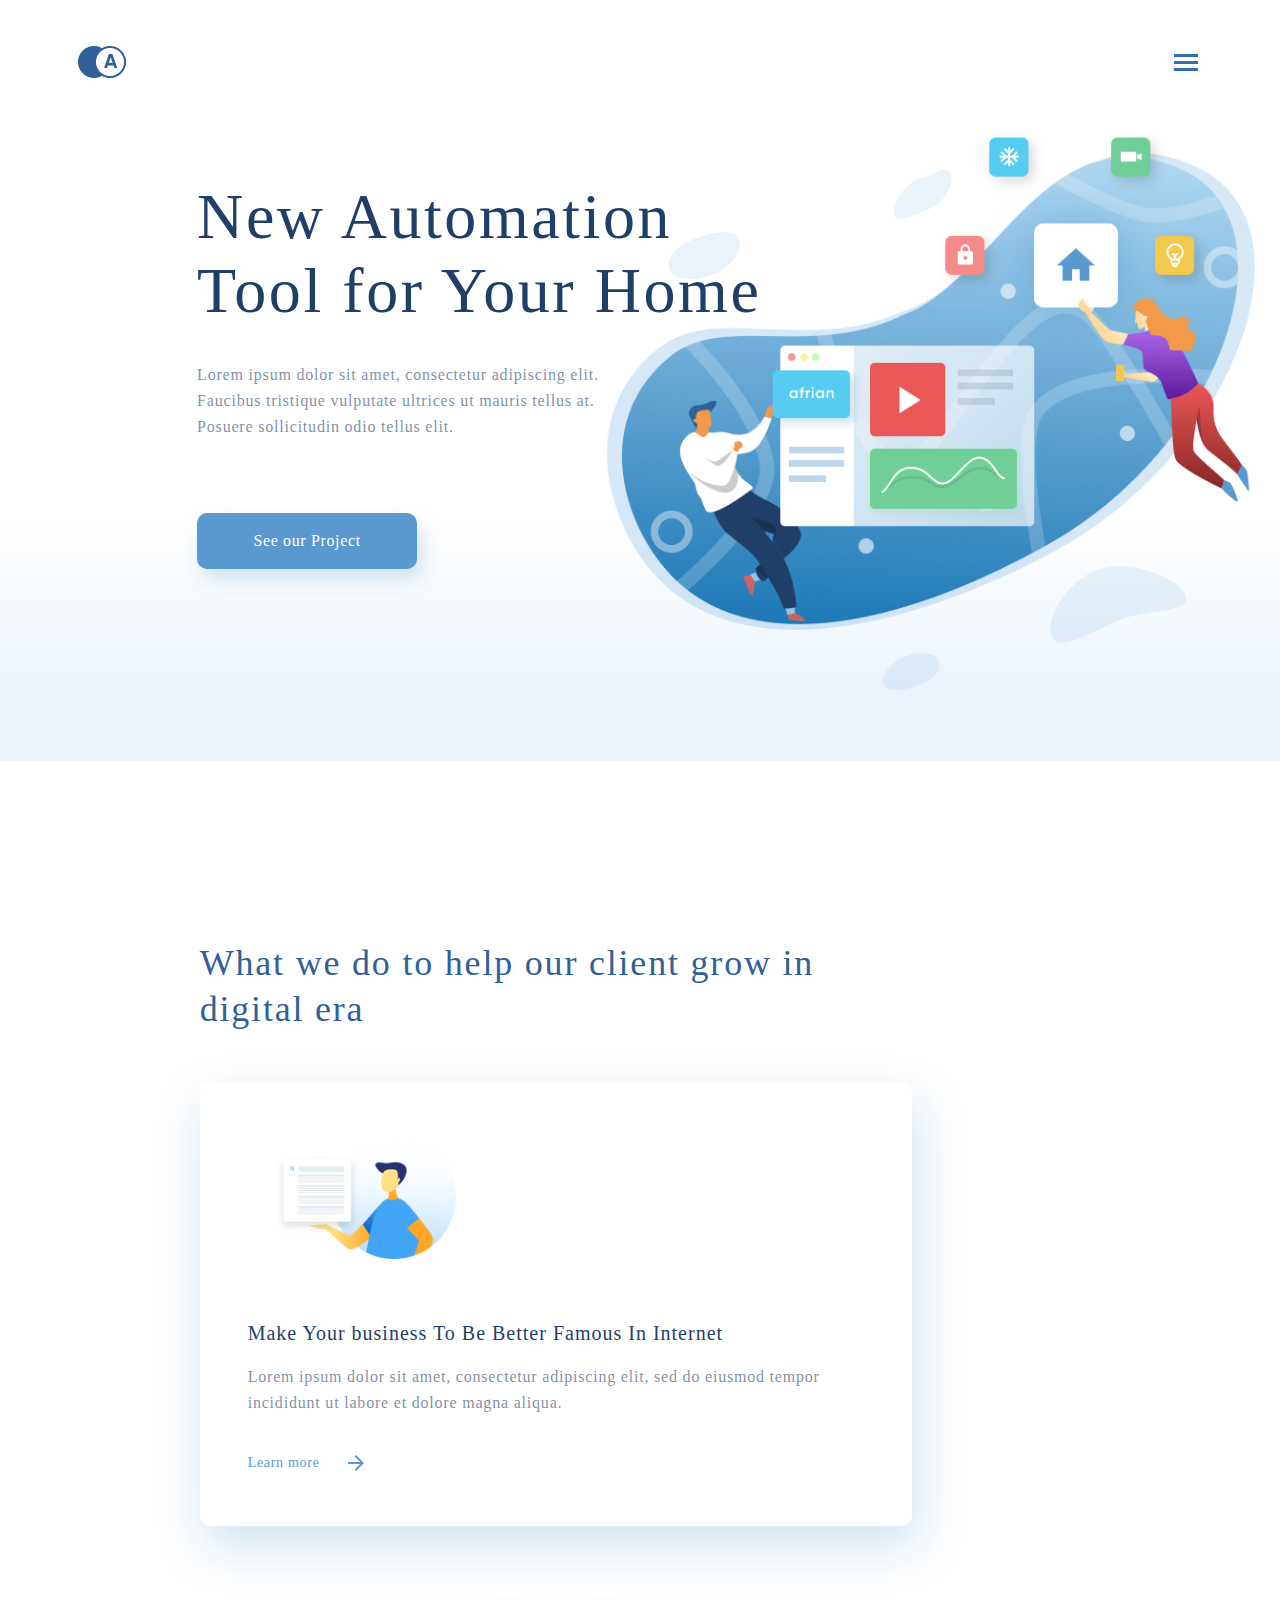
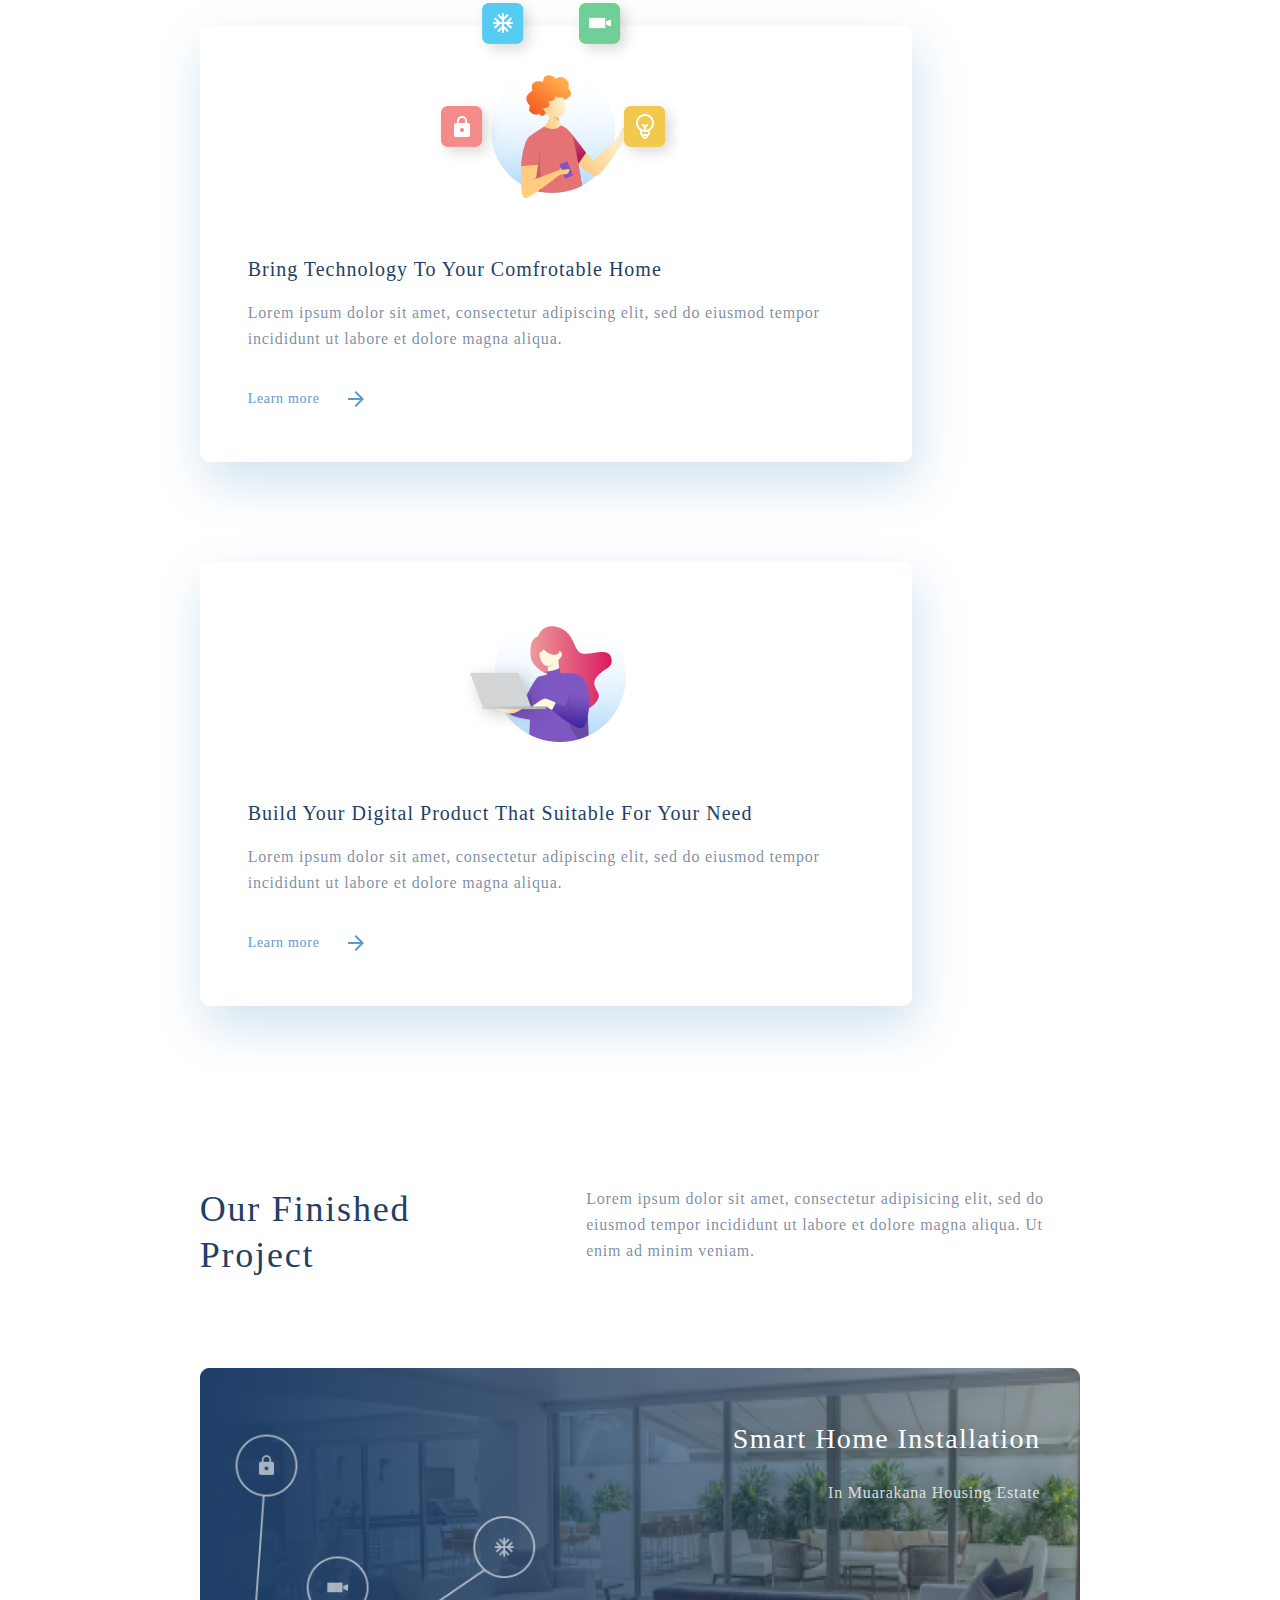
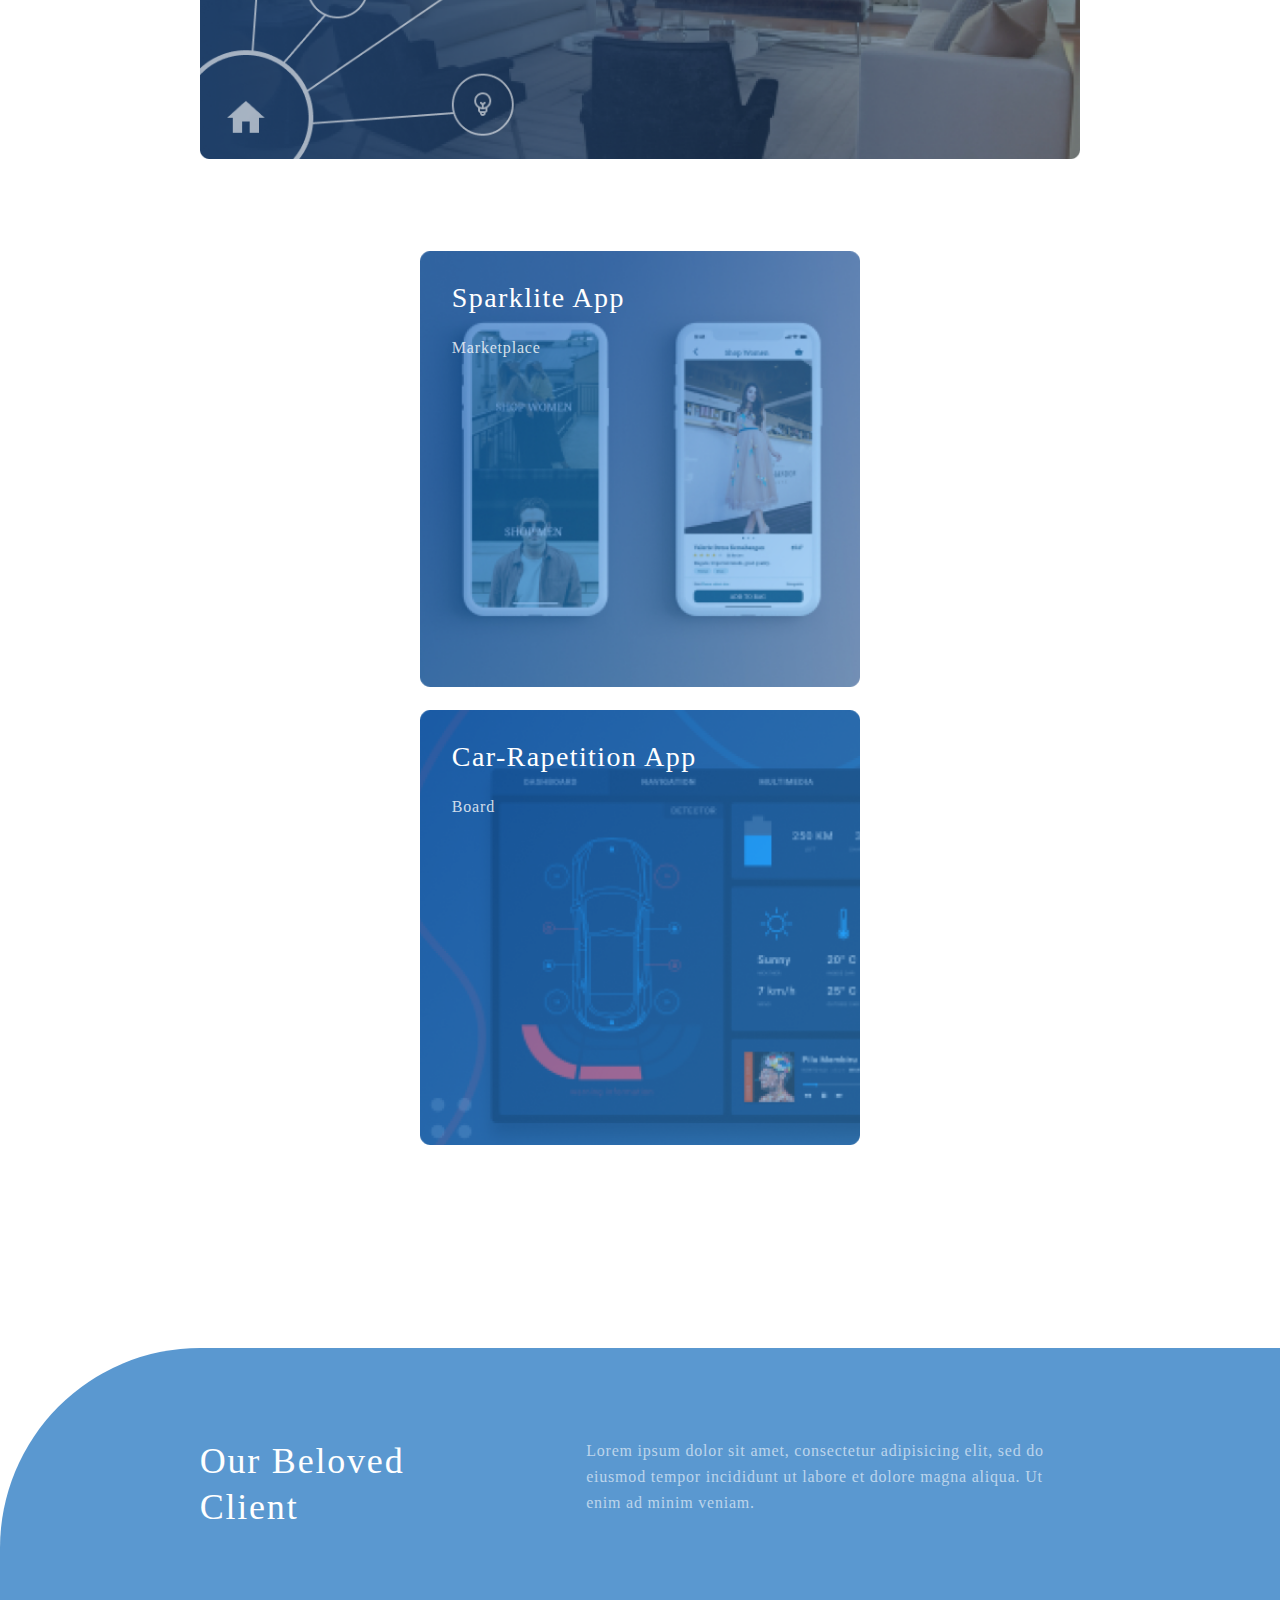
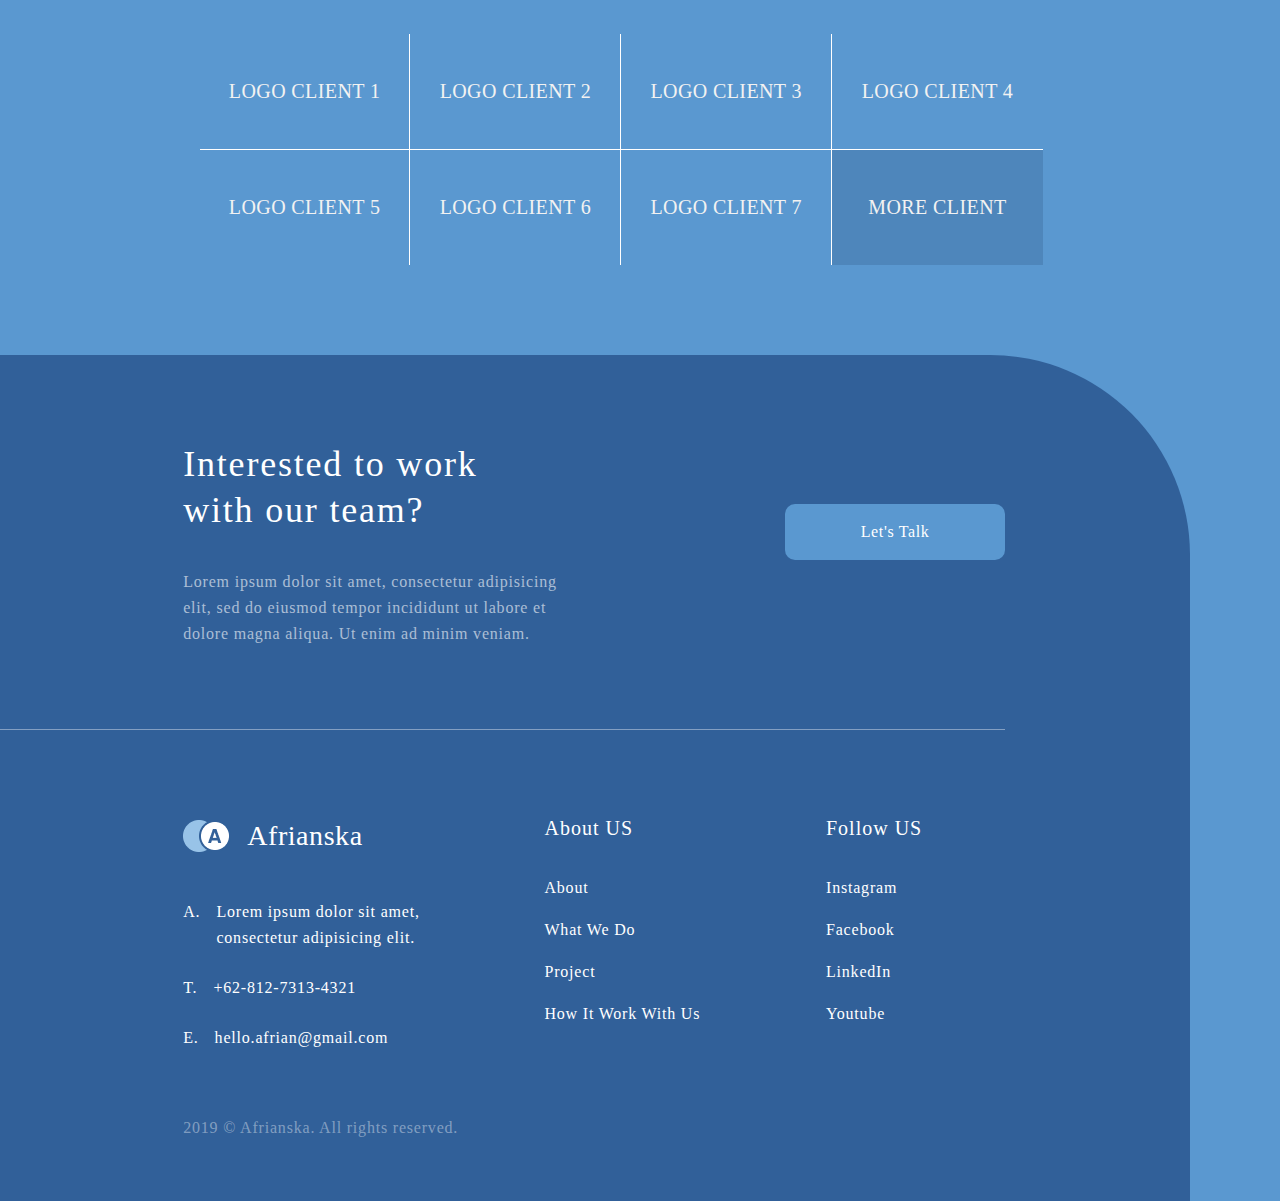
==== index.html @ ab0431ec "fix rename problem" ====
<!DOCTYPE html>
<html lang="en">
<head>
    <meta charset="UTF-8">
    <meta http-equiv="X-UA-Compatible" content="IE=edge">
    <meta name="viewport" content="width=device-width, initial-scale=1.0">
    <title>Home-page</title>
    <link rel="stylesheet" href="../additionals/reset.css">
    <link rel="stylesheet" href="./home-page/style.css">
</head>
<body>

    <header class="header">
        <div class="logo-Menu">
            <img src="../image/logo.png" alt="logo">
            <div>
                <span></span>
            </div>
        </div>
        <div class="box-header-text">
            <div class="text-new-option">
                <h2>New Automation<br>Tool for Your Home</h2>
                <p>Lorem ipsum dolor sit amet, consectetur adipiscing elit. Faucibus tristique vulputate ultrices ut mauris tellus at. Posuere sollicitudin odio tellus elit.</p>
                <button>See our Project</button>
            </div>
            <div class="illustration">
                <img src="../image/illustration.png" alt="two people with icons">
            </div>
        </div>
    </header>
    
    <main class="main">
        <div class="what-we-do">
            <div class="text-what-we-do-1-col">
                <h3>What we do to help our client grow in digital era</h3>
                <div class="block-what-we-do under-text">
                    <div></div>
                    <h4>Make Your business To Be Better Famous In Internet</h4>
                    <p>Lorem ipsum dolor sit amet, consectetur adipiscing elit, sed do eiusmod tempor incididunt ut labore et dolore magna aliqua.</p>
                    <a href="#">Learn more</a>
                </div>
            </div>
            <div class="col-2">
                <div class="block-what-we-do">
                    <div></div>
                    <h4>Bring Technology To Your Comfrotable Home</h4>
                    <p>Lorem ipsum dolor sit amet, consectetur adipiscing elit, sed do eiusmod tempor incididunt ut labore et dolore magna aliqua.</p>
                    <a href="#">Learn more</a>
                </div>
                <div class="block-what-we-do">
                    <div></div>
                    <h4>Build Your Digital Product That Suitable For Your Need</h4>
                    <p>Lorem ipsum dolor sit amet, consectetur adipiscing elit, sed do eiusmod tempor incididunt ut labore et dolore magna aliqua.</p>
                    <a href="#">Learn more</a>
                </div>
            </div>
        </div>

        <div class="goal">
            <div class="text-about-finish-project">
                <h3>Our Finished Project</h3>
                <p>Lorem ipsum dolor sit amet, consectetur adipisicing elit, sed do eiusmod tempor incididunt ut labore et dolore magna aliqua. Ut enim ad minim veniam.</p>
            </div>
            <div class="smart-home-ill">
                <p>Smart Home Installation</p>
                <p>In Muarakana Housing Estate</p>
                <img src="../image/smart-home-ill.png" alt="Smart-home">
            </div>
            <div class="apps">
                <div class="spart-app">
                    <p>Sparklite App</p>
                    <p>Marketplace</p>
                    <img src="../image/spark-app.png" alt="Sparklite App">
                </div>
                <div class="car-app">
                    <p>Car-Rapetition App</p>
                    <p>Board</p>
                    <img src="../image/car-app.png" alt="Car-Rapetition App">
                </div>
            </div>
        </div>
    </main>
    <footer class="footer">
        <div class="beloved-client">
            <div class="text-beloved-client">
                <h3>Our Beloved Client</h3>
                <p>Lorem ipsum dolor sit amet, consectetur adipisicing elit, sed do eiusmod tempor incididunt ut labore et dolore magna aliqua. Ut enim ad minim veniam.</p>
            </div>
            <div class="client-blocks">
                <div class="logo-client-up-1">
                    <a href="#">logo client 1</a>
                </div>
                <div class="logo-client-up-2">
                    <a href="#">logo client 2</a>
                </div>
                <div class="logo-client-up-3">
                    <a href="#">logo client 3</a>
                </div>
                <div class="logo-client-up-4">
                    <a href="#">logo client 4</a>
                </div>
                <div class="logo-client-down-5">
                    <a href="#">logo client 5</a>
                </div>
                <div class="logo-client-down-6">
                    <a href="#">logo client 6</a>
                </div>
                <div class="logo-client-down-7">
                    <a href="#">logo client 7</a>
                </div>
                <div class="more-clients">
                    <a href="#">More Client</a>
                </div>
            </div>
        </div>
        <div class="contact-us-block-and-contacts">
            <div class="contact-us-block">
                <div class="about-contact-us">
                    <h3>Interested to work with our team?</h3>
                    <p>Lorem ipsum dolor sit amet, consectetur adipisicing elit, sed do eiusmod tempor incididunt ut labore et dolore magna aliqua. Ut enim ad minim veniam.</p>
                </div>
                <div class="btn-talk">
                    <button>Let's Talk</button>
                </div>
            </div>
            <div class="line"></div>
            <div class="contacts">
                <div class="logo-name-and-contacts">
                    <div class="logo-name">
                        <img src="../image/logo-footer.png" alt="logo 2">
                        <h3>Afrianska</h3>
                    </div>
                    <div><span>A.</span><p>Lorem ipsum dolor sit amet, consectetur adipisicing elit.</p></div>
                    <div><span>T.</span><p>+62-812-7313-4321</p></div>
                    <div><span>E.</span><p>hello.afrian@gmail.com</p></div>
                    <div>2019 © Afrianska. All rights reserved.</div>
                </div>
                <div class="about-follow-us"><span>About US</span> 
                    <a href="#">About</a>
                    <a href="#">What We Do</a>
                    <a href="#">Project</a>
                    <a href="#">How It Work With Us</a>
                </div>
                <div class="about-follow-us"><span>Follow US</span> 
                    <a href="#">Instagram</a>
                    <a href="#">Facebook</a>
                    <a href="#">LinkedIn</a>
                    <a href="#">Youtube</a>
                </div>
            </div>
        </div>
    </footer>

    
</body>
</html>
---- home-page/style.css ----
.logo-Menu {
  padding: 2.95% 6.1% 0 6.1%;
  display: flex;
  justify-content: space-between;
  align-items: center;
  height: -webkit-fit-content;
  height: -moz-fit-content;
  height: fit-content;
}
.logo-Menu img {
  height: 48px;
  width: 48px;
}
.logo-Menu div {
  position: relative;
  height: 32px;
  width: 32px;
}
.logo-Menu div::before, .logo-Menu div::after {
  content: "";
  position: absolute;
  display: block;
  left: 4px;
  height: 3px;
  width: 24px;
  background-color: #356EAD;
  transition: all 0.3s ease 0.1s;
}
.logo-Menu div::after {
  top: 8px;
}
.logo-Menu div::before {
  bottom: 7px;
}
.logo-Menu div span {
  position: absolute;
  display: block;
  left: 4px;
  height: 3px;
  width: 24px;
  background-color: #356EAD;
  top: 15px;
  transition: all 0.3s ease 0.1s;
}

.contact-us-block-and-contacts {
  width: -webkit-fit-content;
  width: -moz-fit-content;
  width: fit-content;
  height: -webkit-fit-content;
  height: -moz-fit-content;
  height: fit-content;
  background: #316099;
  border-radius: 0px 200px 0px 0px;
  padding: 6.67% 14.45% 4.7% 0;
  margin-right: 7.03%;
}
.contact-us-block-and-contacts .contact-us-block {
  display: flex;
  justify-content: space-between;
  align-items: unset;
  margin-left: 18.23%;
  padding-bottom: 8.22%;
}
.contact-us-block-and-contacts .contact-us-block h3 {
  font-family: "Gilroy";
  font-size: 36px;
  line-height: 46px;
  letter-spacing: 0.05em;
  color: #FFFFFF;
  margin-bottom: 5.9%;
  width: 58%;
  height: 45%;
}
.contact-us-block-and-contacts .contact-us-block p {
  font-family: "Gilroy";
  font-size: 16px;
  line-height: 26px;
  letter-spacing: 0.05em;
  color: rgba(255, 255, 255, 0.6);
  width: 62.5%;
  height: 37.5%;
}
.contact-us-block-and-contacts .contact-us-block .btn-talk {
  margin-top: 7.75%;
}
.contact-us-block-and-contacts .contact-us-block .btn-talk button {
  cursor: pointer;
  width: 220px;
  height: 56px;
  background: #5A98D0;
  border-radius: 10px;
  font-family: "Gilroy";
  font-size: 16px;
  line-height: 26px;
  text-align: center;
  letter-spacing: 0.04em;
  color: #FFFFFF;
  border: 0;
}
.contact-us-block-and-contacts .line {
  border-bottom: 1px solid rgba(255, 255, 255, 0.4);
}
.contact-us-block-and-contacts .contacts {
  display: flex;
  margin-left: 18.23%;
  padding-top: 8.3%;
}
.contact-us-block-and-contacts .contacts .logo-name-and-contacts .logo-name {
  display: flex;
  align-items: center;
}
.contact-us-block-and-contacts .contacts .logo-name-and-contacts .logo-name img {
  height: 32px;
  width: 48px;
  margin-right: 16px;
}
.contact-us-block-and-contacts .contacts .logo-name-and-contacts .logo-name h3 {
  font-family: "Gilroy";
  font-size: 28px;
  line-height: 46px;
  letter-spacing: 0.02em;
  color: #FFFFFF;
}
.contact-us-block-and-contacts .contacts .logo-name-and-contacts div {
  display: flex;
  font-family: "Gilroy";
  font-size: 16px;
  line-height: 26px;
  letter-spacing: 0.05em;
  color: #FFFFFF;
  width: 264px;
}
.contact-us-block-and-contacts .contacts .logo-name-and-contacts div span {
  font-family: "Gilroy";
  font-size: 16px;
  line-height: 26px;
  letter-spacing: 0.05em;
  color: #FFFFFF;
  margin-right: 16px;
}
.contact-us-block-and-contacts .contacts .logo-name-and-contacts div:nth-child(2) {
  margin-top: 40px;
}
.contact-us-block-and-contacts .contacts .logo-name-and-contacts div:nth-child(3), .contact-us-block-and-contacts .contacts .logo-name-and-contacts div:nth-child(4) {
  margin-top: 24px;
}
.contact-us-block-and-contacts .contacts .logo-name-and-contacts div:nth-child(5) {
  margin-top: 64px;
  font-family: "Gilroy";
  font-size: 16px;
  line-height: 26px;
  letter-spacing: 0.05em;
  color: rgba(255, 255, 255, 0.4);
  width: -webkit-fit-content;
  width: -moz-fit-content;
  width: fit-content;
}
.contact-us-block-and-contacts .contacts .about-follow-us {
  display: flex;
  flex-direction: column;
}
.contact-us-block-and-contacts .contacts .about-follow-us:nth-child(2) {
  margin-left: 10.5%;
}
.contact-us-block-and-contacts .contacts .about-follow-us:nth-child(3) {
  margin-left: 15.3%;
}
.contact-us-block-and-contacts .contacts .about-follow-us span {
  font-family: "Gilroy";
  font-size: 20px;
  line-height: 30px;
  letter-spacing: 0.05em;
  color: #FFFFFF;
}
.contact-us-block-and-contacts .contacts .about-follow-us a {
  cursor: pointer;
  margin-top: 16px;
  text-decoration: none;
  font-family: "Gilroy";
  font-size: 16px;
  line-height: 26px;
  letter-spacing: 0.05em;
  color: #FFFFFF;
}
.contact-us-block-and-contacts .contacts .about-follow-us a:nth-child(2) {
  margin-top: 32px;
}

* {
  box-sizing: border-box;
}

.header {
  background: linear-gradient(0deg, rgba(152, 195, 232, 0.2) 8.84%, rgba(152, 195, 232, 0) 31.12%);
  width: 100%;
}

.box-header-text {
  display: flex;
  justify-content: space-between;
  align-items: flex-start;
}
.box-header-text .illustration {
  position: absolute;
  top: 0;
  z-index: 10;
  margin: 10% 1.7% 4% 47%;
}
.box-header-text .illustration img {
  width: 100%;
  height: 100%;
}
.box-header-text .text-new-option {
  display: flex;
  flex-direction: column;
  height: -webkit-fit-content;
  height: -moz-fit-content;
  height: fit-content;
  width: -webkit-fit-content;
  width: -moz-fit-content;
  width: fit-content;
  top: 0;
  left: 0;
  z-index: 15;
  margin: 7.35% 0 0 15.4%;
}
.box-header-text .text-new-option h2 {
  font-family: "Galien";
  font-size: 64px;
  line-height: 74px;
  letter-spacing: 0.04em;
  color: #1F3F68;
  height: -webkit-fit-content;
  height: -moz-fit-content;
  height: fit-content;
}
.box-header-text .text-new-option p {
  margin-top: 6%;
  font-family: "Gilroy";
  font-size: 16px;
  line-height: 26px;
  letter-spacing: 0.05em;
  color: rgba(31, 63, 104, 0.6);
  width: 425px;
  height: -webkit-fit-content;
  height: -moz-fit-content;
  height: fit-content;
}
.box-header-text .text-new-option button {
  cursor: pointer;
  margin: 13% 0 34% 0;
  width: 220px;
  height: 56px;
  background: #5A98D0;
  box-shadow: 5px 10px 20px rgba(53, 110, 173, 0.2);
  border: 0;
  border-radius: 10px;
  font-family: "Gilroy";
  font-size: 16px;
  line-height: 26px;
  text-align: center;
  letter-spacing: 0.04em;
  color: #FFFFFF;
}

.main {
  width: 100%;
  height: -webkit-fit-content;
  height: -moz-fit-content;
  height: fit-content;
}

.what-we-do {
  display: flex;
  justify-content: center;
  align-items: flex-start;
  width: -webkit-fit-content;
  width: -moz-fit-content;
  width: fit-content;
  padding: 14% 15.6% 0 15.6%;
}
.what-we-do .text-what-we-do-1-col h3 {
  width: 64%;
  height: -webkit-fit-content;
  height: -moz-fit-content;
  height: fit-content;
  font-family: "Gilroy";
  font-size: 36px;
  line-height: 46px;
  letter-spacing: 0.05em;
  color: #316099;
}

.under-text {
  margin: 28.24% 0 0 14.3%;
}

.block-what-we-do {
  height: -webkit-fit-content;
  height: -moz-fit-content;
  height: fit-content;
  width: 80.9%;
  padding: 48px;
  background: #FFFFFF;
  box-shadow: 5px 20px 50px rgba(16, 112, 177, 0.2);
  border-radius: 10px;
  display: flex;
  flex-direction: column;
}
.block-what-we-do div {
  background-image: url(../image/blue-guy.png);
  background-position: center;
  background-repeat: no-repeat;
  background-size: contain;
  width: 182px;
  height: 132px;
  margin: 0 76px 56px 26px;
}
.block-what-we-do h4 {
  font-family: "Gilroy";
  font-size: 20px;
  line-height: 30px;
  letter-spacing: 0.05em;
  color: #1F3F68;
}
.block-what-we-do p {
  margin-top: 16px;
  font-family: "Gilroy";
  font-size: 16px;
  line-height: 26px;
  letter-spacing: 0.05em;
  color: rgba(31, 63, 104, 0.6);
}
.block-what-we-do a {
  position: relative;
  width: -webkit-fit-content;
  width: -moz-fit-content;
  width: fit-content;
  cursor: pointer;
  font-family: "Gilroy";
  font-size: 14px;
  line-height: 30px;
  letter-spacing: 0.05em;
  color: #5A98D0;
  text-decoration: none;
  margin-top: 32px;
}
.block-what-we-do a::after {
  content: "";
  position: absolute;
  display: block;
  background-image: url(../image/Arrow-block.png);
  width: 16px;
  height: 16px;
  top: 7px;
  left: 100px;
}

.col-2 .block-what-we-do div {
  background-image: url(../image/red-guy.png);
  width: 145px;
  height: 124px;
  margin: 0 auto;
  margin-bottom: 56px;
}
.col-2 .block-what-we-do:first-child {
  margin-bottom: 100px;
}
.col-2 .block-what-we-do:first-child div {
  position: relative;
}
.col-2 .block-what-we-do:first-child div::after {
  content: "";
  position: absolute;
  display: block;
  background-image: url(../image/red-guy-features.png);
  background-position: center;
  background-repeat: no-repeat;
  background-size: contain;
  width: 275px;
  height: 174px;
  left: -43%;
  bottom: 25%;
}
.col-2 .block-what-we-do:last-child div {
  background-image: url(../image/red-girl.png);
  width: 171px;
  height: 132px;
  right: 15px;
  position: relative;
}

.goal {
  padding: 14.07% 15.6%;
  height: -webkit-fit-content;
  height: -moz-fit-content;
  height: fit-content;
  width: -webkit-fit-content;
  width: -moz-fit-content;
  width: fit-content;
}
.goal .text-about-finish-project {
  display: flex;
}
.goal .text-about-finish-project h3 {
  font-family: "Gilroy";
  font-size: 36px;
  line-height: 46px;
  letter-spacing: 0.05em;
  color: #1F3F68;
}
.goal .text-about-finish-project p {
  font-family: "Gilroy";
  font-size: 16px;
  line-height: 26px;
  letter-spacing: 0.05em;
  color: rgba(31, 63, 104, 0.6);
  width: 63%;
  height: -webkit-fit-content;
  height: -moz-fit-content;
  height: fit-content;
  margin-left: 9.9%;
}
.goal .smart-home-ill {
  position: relative;
  margin-top: 10.2%;
}
.goal .smart-home-ill p {
  position: absolute;
  right: 40px;
  top: 102px;
  font-family: "Gilroy";
  font-size: 16px;
  line-height: 46px;
  letter-spacing: 0.05em;
  color: rgba(255, 255, 255, 0.8);
}
.goal .smart-home-ill p:first-child {
  font-family: "Gilroy";
  font-size: 28px;
  line-height: 46px;
  letter-spacing: 0.05em;
  color: #FFFFFF;
  margin-bottom: 8px;
  top: 48px;
}
.goal .smart-home-ill img {
  width: 100%;
  height: 100%;
}
.goal .apps {
  display: flex;
  justify-content: space-between;
  align-items: unset;
  margin-top: 10.2%;
}
.goal .apps .spart-app {
  position: relative;
  margin-right: 20px;
}
.goal .apps .spart-app img {
  width: 100%;
  height: 100%;
}
.goal .apps .spart-app p {
  position: absolute;
  font-family: "Gilroy";
  font-size: 16px;
  line-height: 46px;
  letter-spacing: 0.05em;
  color: rgba(255, 255, 255, 0.8);
  top: 74px;
  margin-left: 32px;
}
.goal .apps .spart-app p:first-child {
  font-family: "Gilroy";
  font-size: 28px;
  line-height: 46px;
  letter-spacing: 0.05em;
  color: #FFFFFF;
  top: 24px;
}
.goal .apps .car-app {
  position: relative;
}
.goal .apps .car-app img {
  width: 100%;
  height: 100%;
}
.goal .apps .car-app p {
  position: absolute;
  font-family: "Gilroy";
  font-size: 16px;
  line-height: 46px;
  letter-spacing: 0.05em;
  color: rgba(255, 255, 255, 0.8);
  top: 74px;
  margin-left: 32px;
}
.goal .apps .car-app p:first-child {
  font-family: "Gilroy";
  font-size: 28px;
  line-height: 46px;
  letter-spacing: 0.05em;
  color: #FFFFFF;
  top: 24px;
}

.footer {
  width: 100%;
  height: -webkit-fit-content;
  height: -moz-fit-content;
  height: fit-content;
  background: #5A98D0;
  border-radius: 200px 0px 0px 0px;
}
.footer .beloved-client {
  width: -webkit-fit-content;
  width: -moz-fit-content;
  width: fit-content;
  height: -webkit-fit-content;
  height: -moz-fit-content;
  height: fit-content;
  padding: 7.05% 0;
}
.footer .beloved-client .text-beloved-client {
  margin: 0 15.6%;
  display: flex;
}
.footer .beloved-client .text-beloved-client h3 {
  font-family: "Gilroy";
  font-size: 36px;
  line-height: 46px;
  letter-spacing: 0.05em;
  color: #FFFFFF;
}
.footer .beloved-client .text-beloved-client p {
  font-family: "Gilroy";
  font-size: 16px;
  line-height: 26px;
  letter-spacing: 0.05em;
  color: rgba(255, 255, 255, 0.6);
  width: 59.7%;
  height: -webkit-fit-content;
  height: -moz-fit-content;
  height: fit-content;
  margin-left: 10.33%;
}
.footer .beloved-client .client-blocks {
  display: flex;
  justify-content: flex-start;
  align-items: unset;
  width: -webkit-fit-content;
  width: -moz-fit-content;
  width: fit-content;
  flex-wrap: wrap;
  margin: 8.15% 15.6% 0 15.6%;
}
.footer .beloved-client .client-blocks a {
  display: flex;
  justify-content: center;
  align-items: center;
  font-family: "Gilroy";
  font-size: 20px;
  line-height: 46px;
  letter-spacing: 0.02em;
  color: #F2F2F2;
  width: 100%;
  height: 100%;
  text-decoration: none;
  text-transform: uppercase;
  cursor: pointer;
}
.footer .beloved-client .client-blocks [class*=logo-client-up] {
  width: calc((1vh + 1vw) * 9.67);
  height: calc((1vh + 1vw) * 5.29);
  border-bottom: 1px solid #FFFFFF;
  border-right: 1px solid #FFFFFF;
}
.footer .beloved-client .client-blocks [class*=logo-client-up]:nth-child(4) {
  border-right: 0;
}
.footer .beloved-client .client-blocks [class*=logo-client-down] {
  width: calc((1vh + 1vw) * 9.67);
  height: calc((1vh + 1vw) * 5.29);
  border-right: 1px solid #FFFFFF;
}
.footer .beloved-client .client-blocks .more-clients {
  width: calc((1vh + 1vw) * 9.67);
  height: calc((1vh + 1vw) * 5.29);
  background: rgba(31, 63, 104, 0.2);
}

@media (min-width: 1580px) {
  .goal .apps {
    justify-content: space-around;
  }
}
@media (max-width: 1290px) {
  .goal .apps {
    display: flex;
    justify-content: space-around;
    align-items: center;
    flex-direction: column;
  }
  .goal .apps .spart-app {
    width: 50%;
    height: 50%;
    margin: 0 0 20px 0;
  }
  .goal .apps .car-app {
    width: 50%;
    height: 50%;
    margin: 0 0 20px 0;
  }
}
@media (max-width: 1290px) {
  .what-we-do {
    flex-direction: column;
  }
  .what-we-do .text-what-we-do-1-col h3 {
    width: 80%;
  }
  .what-we-do .col-2 {
    flex-wrap: wrap;
  }
  .under-text {
    margin: 50px 0 100px 0;
  }
}/*# sourceMappingURL=style.css.map */
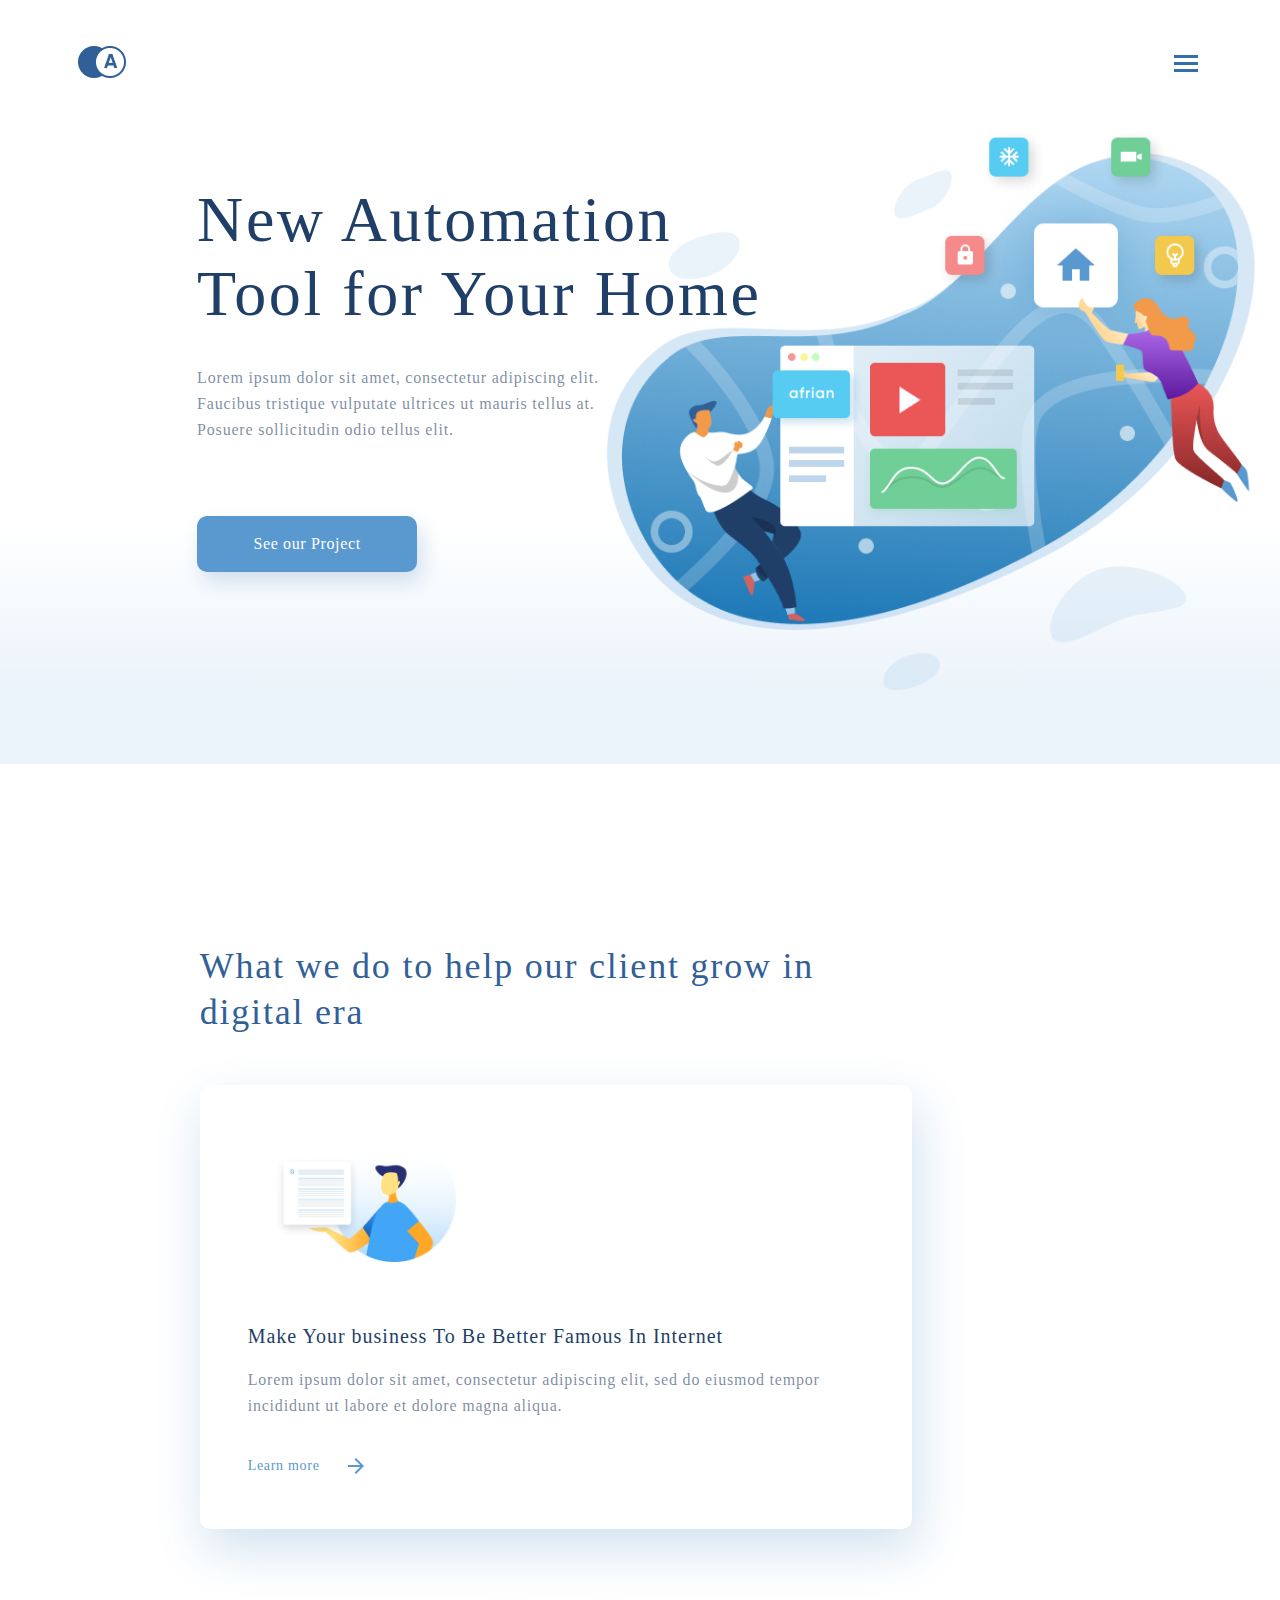
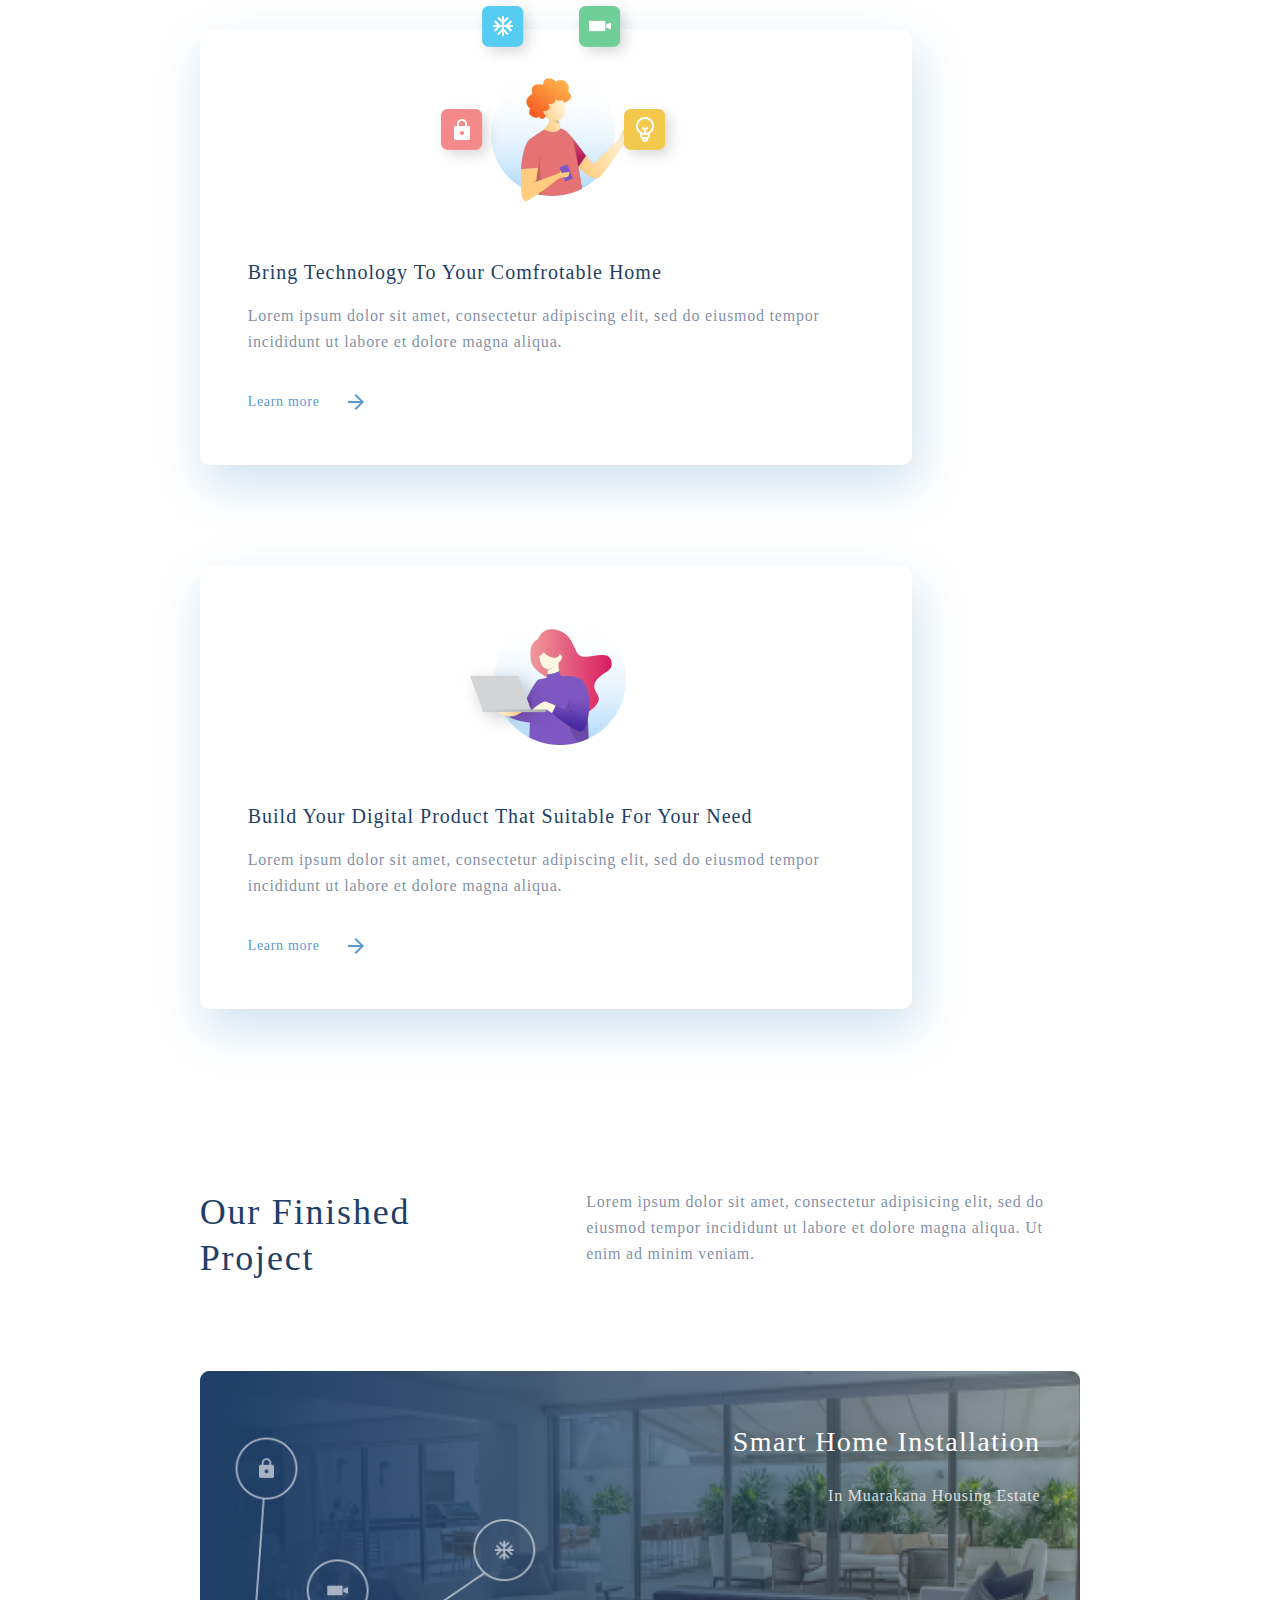
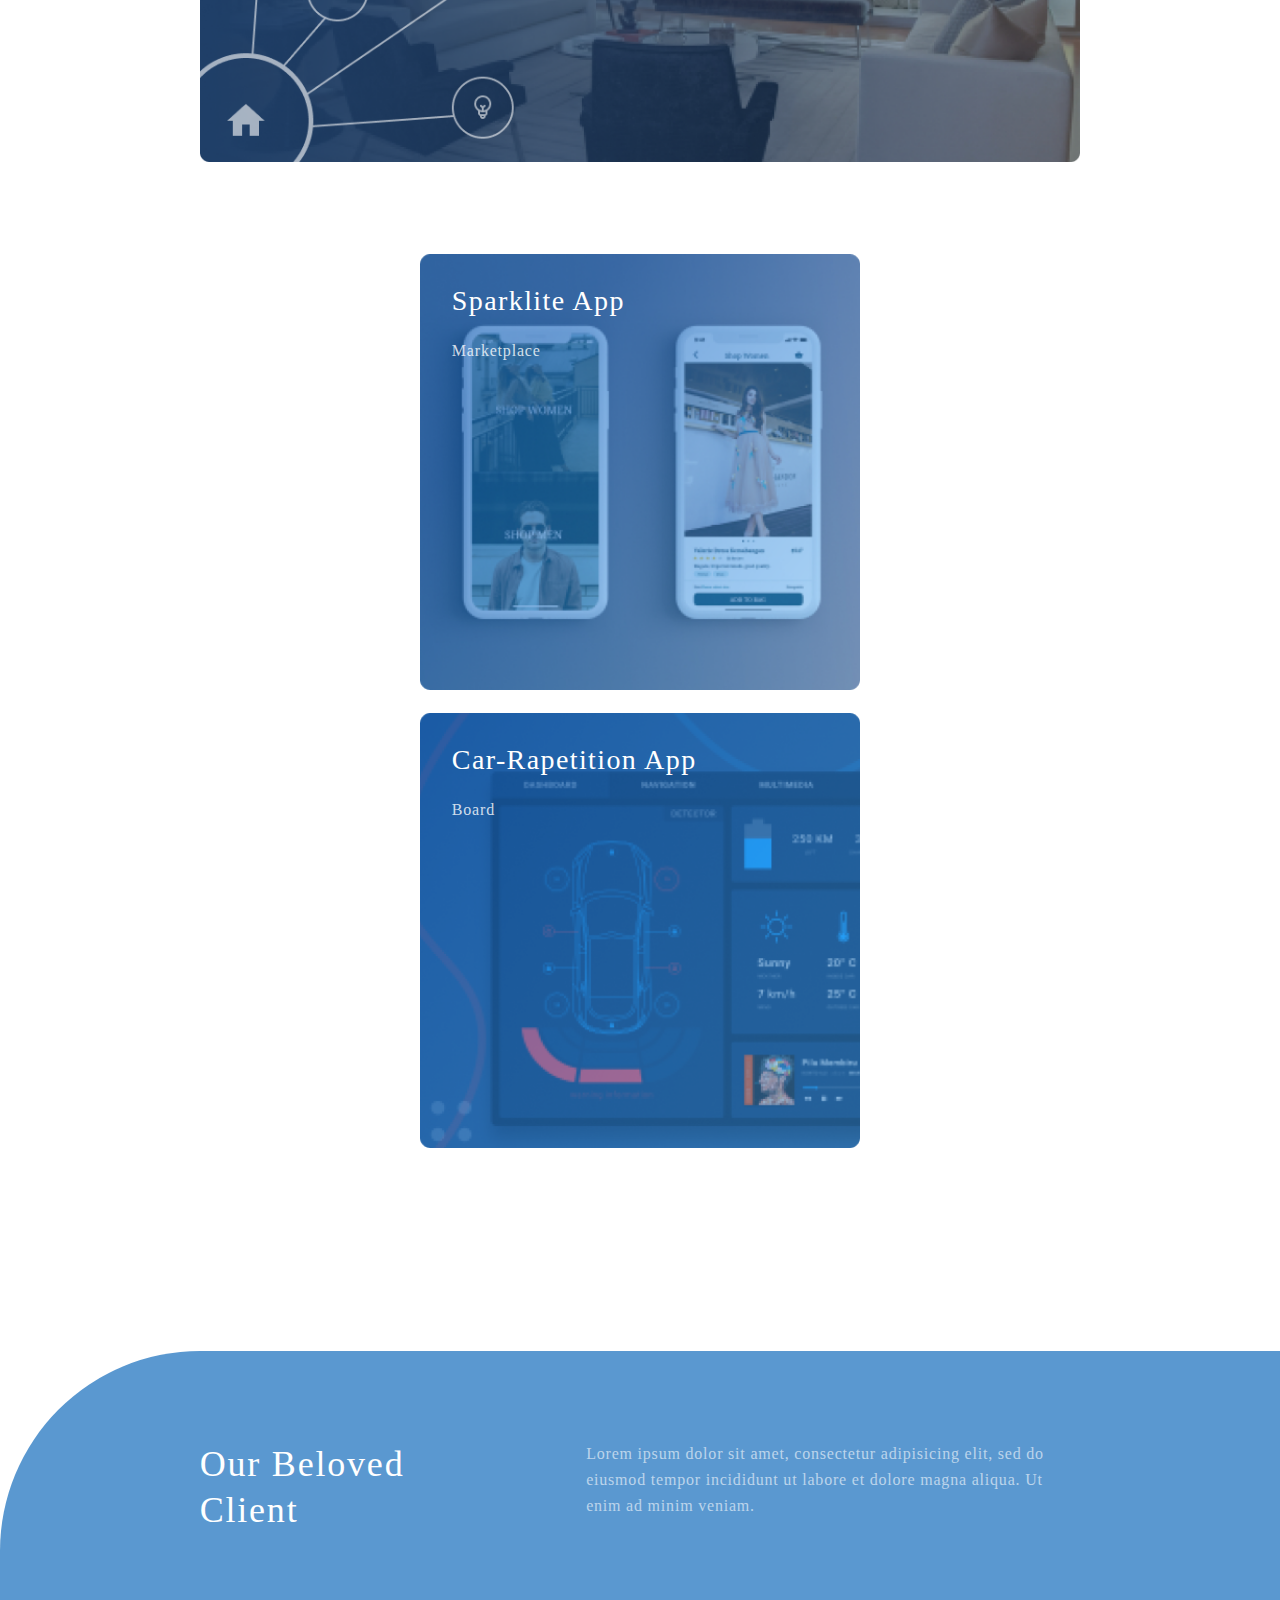
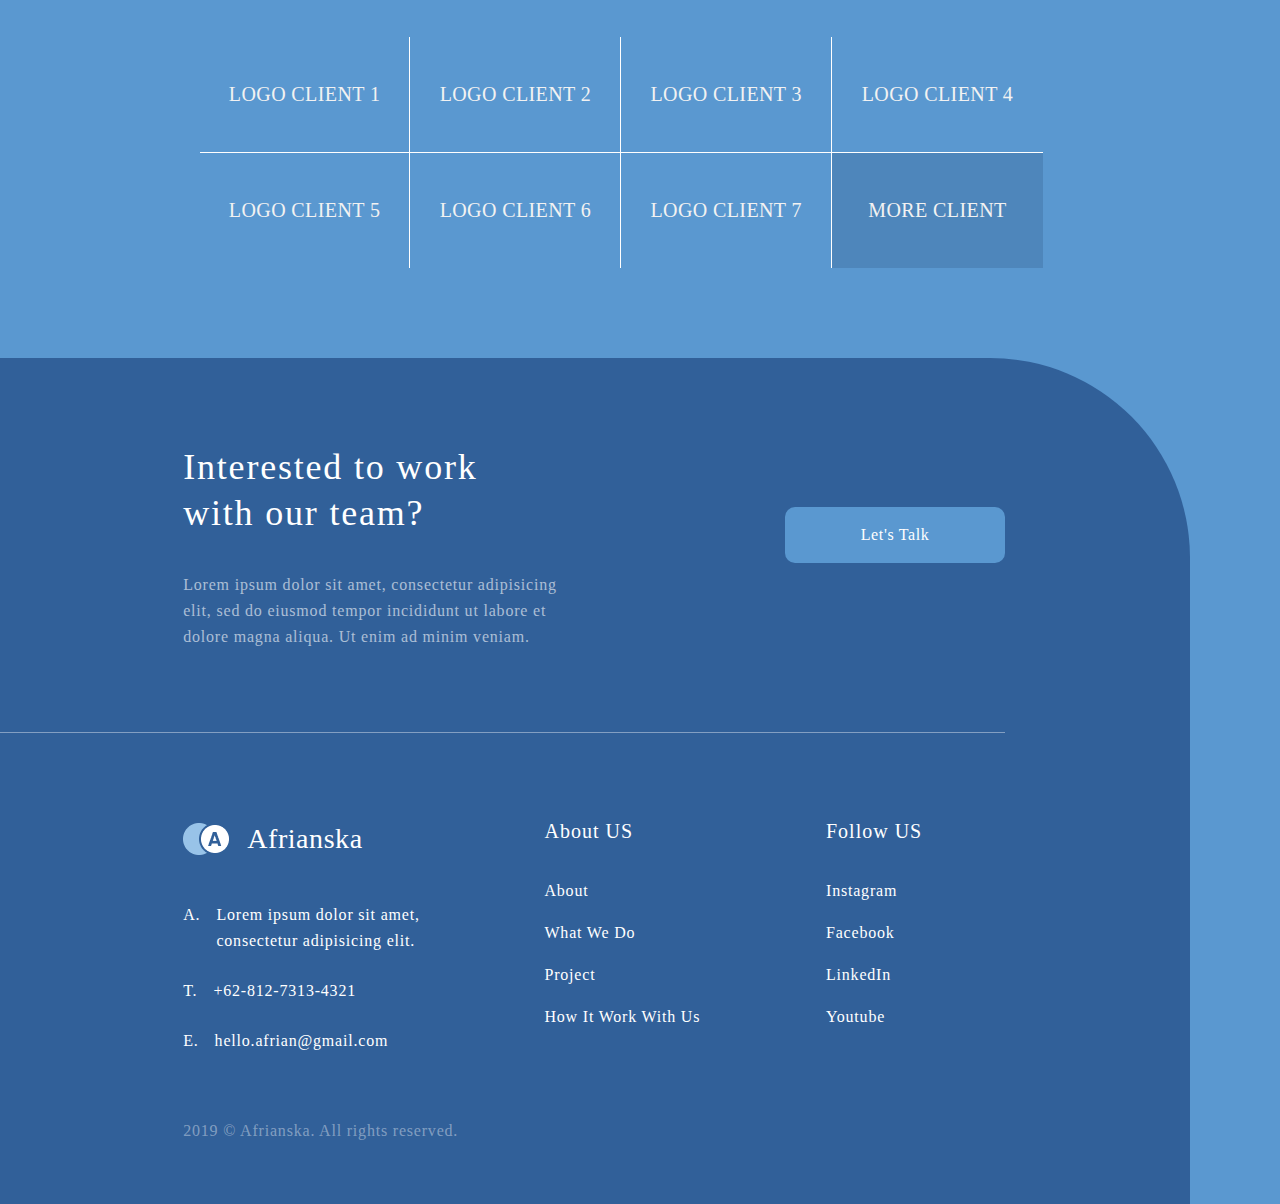
==== commit e4a3c725: "added menu" ====
--- a/index.html
+++ b/index.html
@@ -5,16 +5,23 @@
     <meta http-equiv="X-UA-Compatible" content="IE=edge">
     <meta name="viewport" content="width=device-width, initial-scale=1.0">
     <title>Home-page</title>
-    <link rel="stylesheet" href="../additionals/reset.css">
+    <link rel="stylesheet" href="additionals/reset.css">
     <link rel="stylesheet" href="./home-page/style.css">
 </head>
 <body>
 
     <header class="header">
         <div class="logo-Menu">
-            <img src="../image/logo.png" alt="logo">
-            <div>
+            <a href="index.html"><img src="image/logo.png" alt="logo"></a>
+            <div class="hbmenu">
                 <span></span>
+            </div>
+            <div class="submenu">
+                <ul>
+                    <li class="sm-el"><a href="index.html">Home</a><div></div></li>
+                    <li class="sm-el"><a href="blog-page/blog-page.html">Blogs</a><div></div></li>
+                    <li class="sm-el"><a href="contact-us-page/contact-page.html">Contact us</a><div></div></li>
+                </ul>
             </div>
         </div>
         <div class="box-header-text">
@@ -24,7 +31,7 @@
                 <button>See our Project</button>
             </div>
             <div class="illustration">
-                <img src="../image/illustration.png" alt="two people with icons">
+                <img src="image/illustration.png" alt="two people with icons">
             </div>
         </div>
     </header>
@@ -64,18 +71,18 @@
             <div class="smart-home-ill">
                 <p>Smart Home Installation</p>
                 <p>In Muarakana Housing Estate</p>
-                <img src="../image/smart-home-ill.png" alt="Smart-home">
+                <img src="image/smart-home-ill.png" alt="Smart-home">
             </div>
             <div class="apps">
                 <div class="spart-app">
                     <p>Sparklite App</p>
                     <p>Marketplace</p>
-                    <img src="../image/spark-app.png" alt="Sparklite App">
+                    <img src="image/spark-app.png" alt="Sparklite App">
                 </div>
                 <div class="car-app">
                     <p>Car-Rapetition App</p>
                     <p>Board</p>
-                    <img src="../image/car-app.png" alt="Car-Rapetition App">
+                    <img src="image/car-app.png" alt="Car-Rapetition App">
                 </div>
             </div>
         </div>
@@ -127,7 +134,7 @@
             <div class="contacts">
                 <div class="logo-name-and-contacts">
                     <div class="logo-name">
-                        <img src="../image/logo-footer.png" alt="logo 2">
+                        <img src="image/logo-footer.png" alt="logo 2">
                         <h3>Afrianska</h3>
                     </div>
                     <div><span>A.</span><p>Lorem ipsum dolor sit amet, consectetur adipisicing elit.</p></div>
@@ -151,6 +158,6 @@
         </div>
     </footer>
 
-    
+    <script src="script.js"></script>
 </body>
 </html>--- a/home-page/style.css
+++ b/home-page/style.css
@@ -7,16 +7,21 @@
   height: -moz-fit-content;
   height: fit-content;
 }
-.logo-Menu img {
+.logo-Menu a {
+  cursor: pointer;
+  text-decoration: none;
+}
+.logo-Menu a img {
   height: 48px;
   width: 48px;
 }
-.logo-Menu div {
+.logo-Menu .hbmenu {
   position: relative;
   height: 32px;
   width: 32px;
-}
-.logo-Menu div::before, .logo-Menu div::after {
+  cursor: pointer;
+}
+.logo-Menu .hbmenu::before, .logo-Menu .hbmenu::after {
   content: "";
   position: absolute;
   display: block;
@@ -26,21 +31,84 @@
   background-color: #356EAD;
   transition: all 0.3s ease 0.1s;
 }
-.logo-Menu div::after {
+.logo-Menu .hbmenu::after {
   top: 8px;
 }
-.logo-Menu div::before {
+.logo-Menu .hbmenu::before {
   bottom: 7px;
 }
-.logo-Menu div span {
-  position: absolute;
-  display: block;
+.logo-Menu .hbmenu span {
+  position: absolute;
   left: 4px;
   height: 3px;
   width: 24px;
   background-color: #356EAD;
   top: 15px;
   transition: all 0.3s ease 0.1s;
+}
+
+.submenu {
+  position: absolute;
+  display: none;
+  right: 12%;
+  z-index: 20;
+}
+.submenu ul {
+  padding: 10px 0;
+  display: flex;
+  width: -webkit-fit-content;
+  width: -moz-fit-content;
+  width: fit-content;
+  height: -webkit-fit-content;
+  height: -moz-fit-content;
+  height: fit-content;
+  border-radius: 10px;
+}
+.submenu ul:hover {
+  box-shadow: 5px 10px 50px rgba(16, 112, 177, 0.2);
+}
+.submenu ul li {
+  text-align: center;
+  cursor: pointer;
+  width: 200px;
+  height: 50px;
+}
+.submenu ul li div {
+  border-bottom: 2px solid #ffffff;
+  margin-left: 80%;
+  transition: margin-left 0.6s;
+}
+.submenu ul li:hover div {
+  margin-left: 0%;
+  border-bottom: 2px solid #1F3F68;
+}
+.submenu ul li a {
+  font-family: "Gilroy";
+  text-decoration: none;
+  width: 100%;
+  height: 100%;
+  font-size: 20px;
+  line-height: 50px;
+  letter-spacing: 0.04em;
+  color: #1F3F68;
+}
+
+.hbmenu.active::after {
+  transform: rotate(45deg);
+  top: 15px;
+}
+
+.hbmenu.active::before {
+  transform: rotate(-45deg);
+  bottom: 14px;
+}
+
+.hbmenu.active span {
+  transform: scale(0);
+}
+
+.active {
+  display: block;
 }
 
 .contact-us-block-and-contacts {
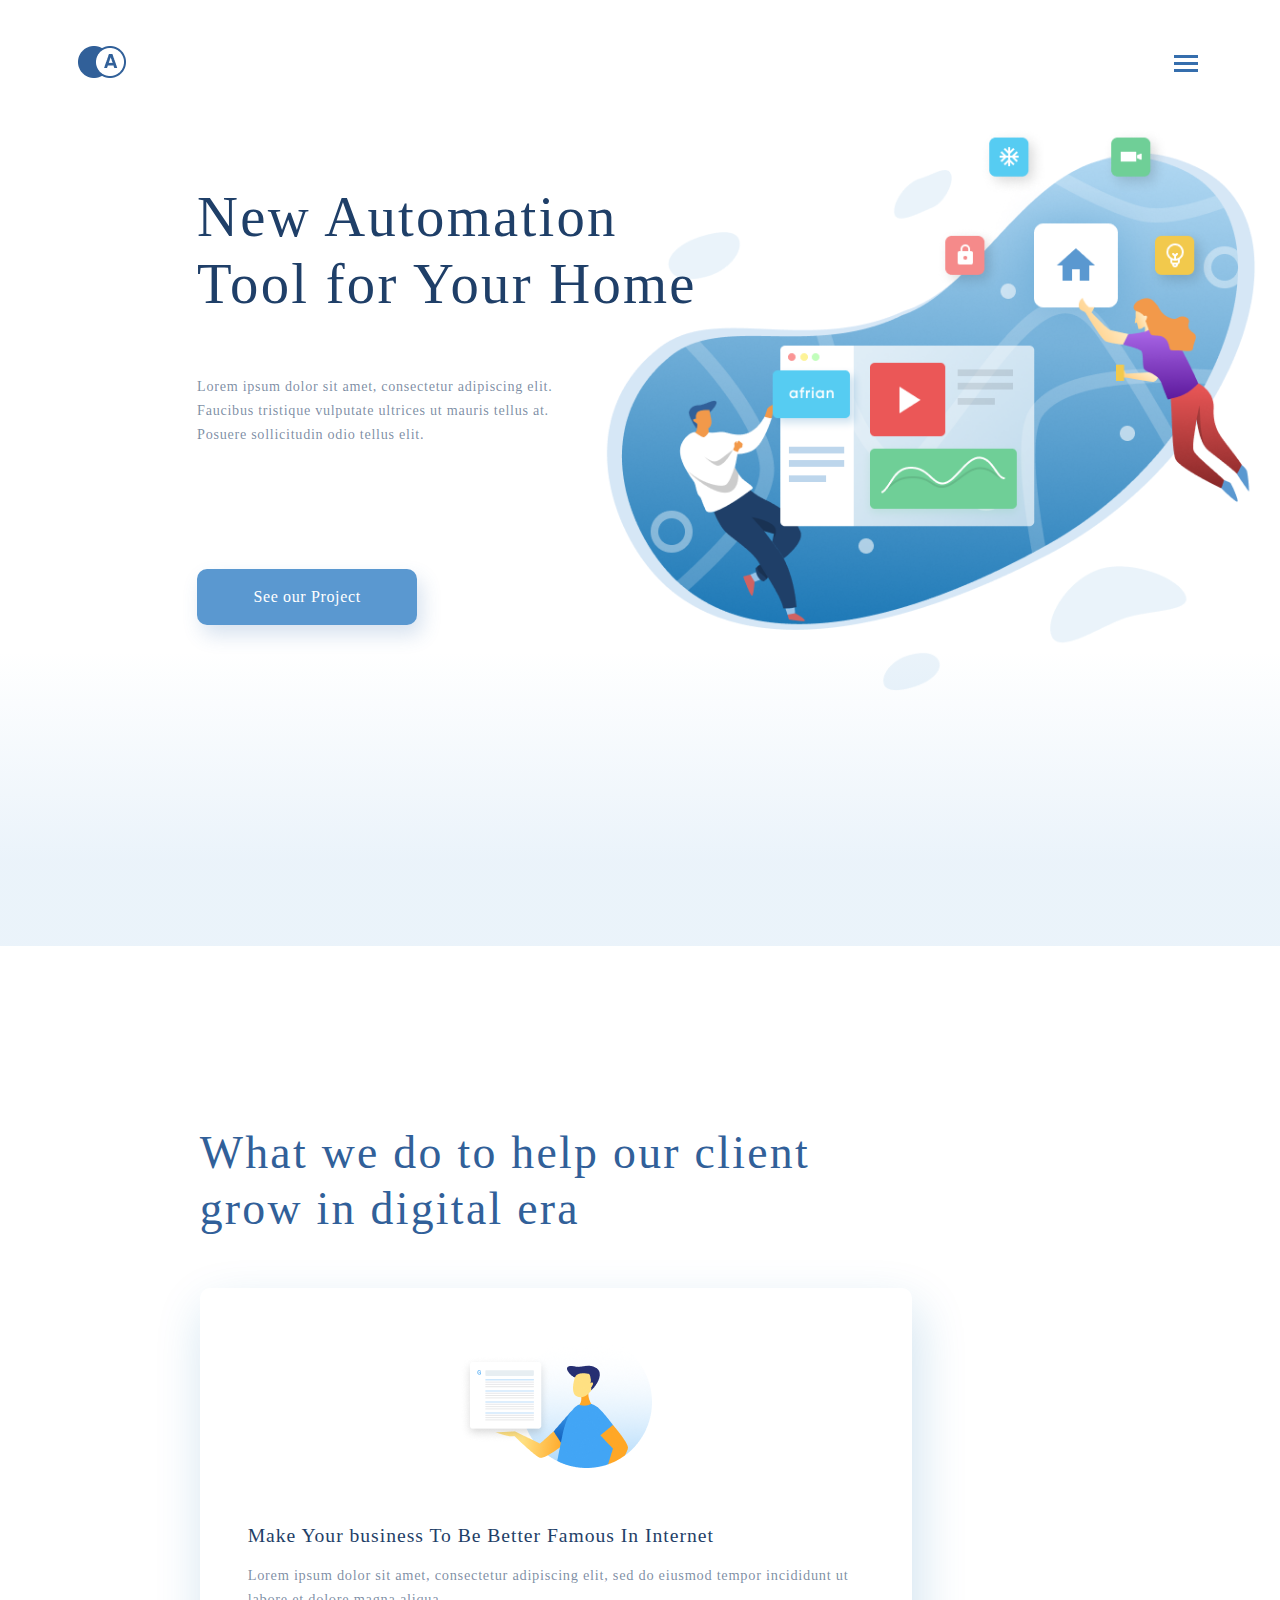
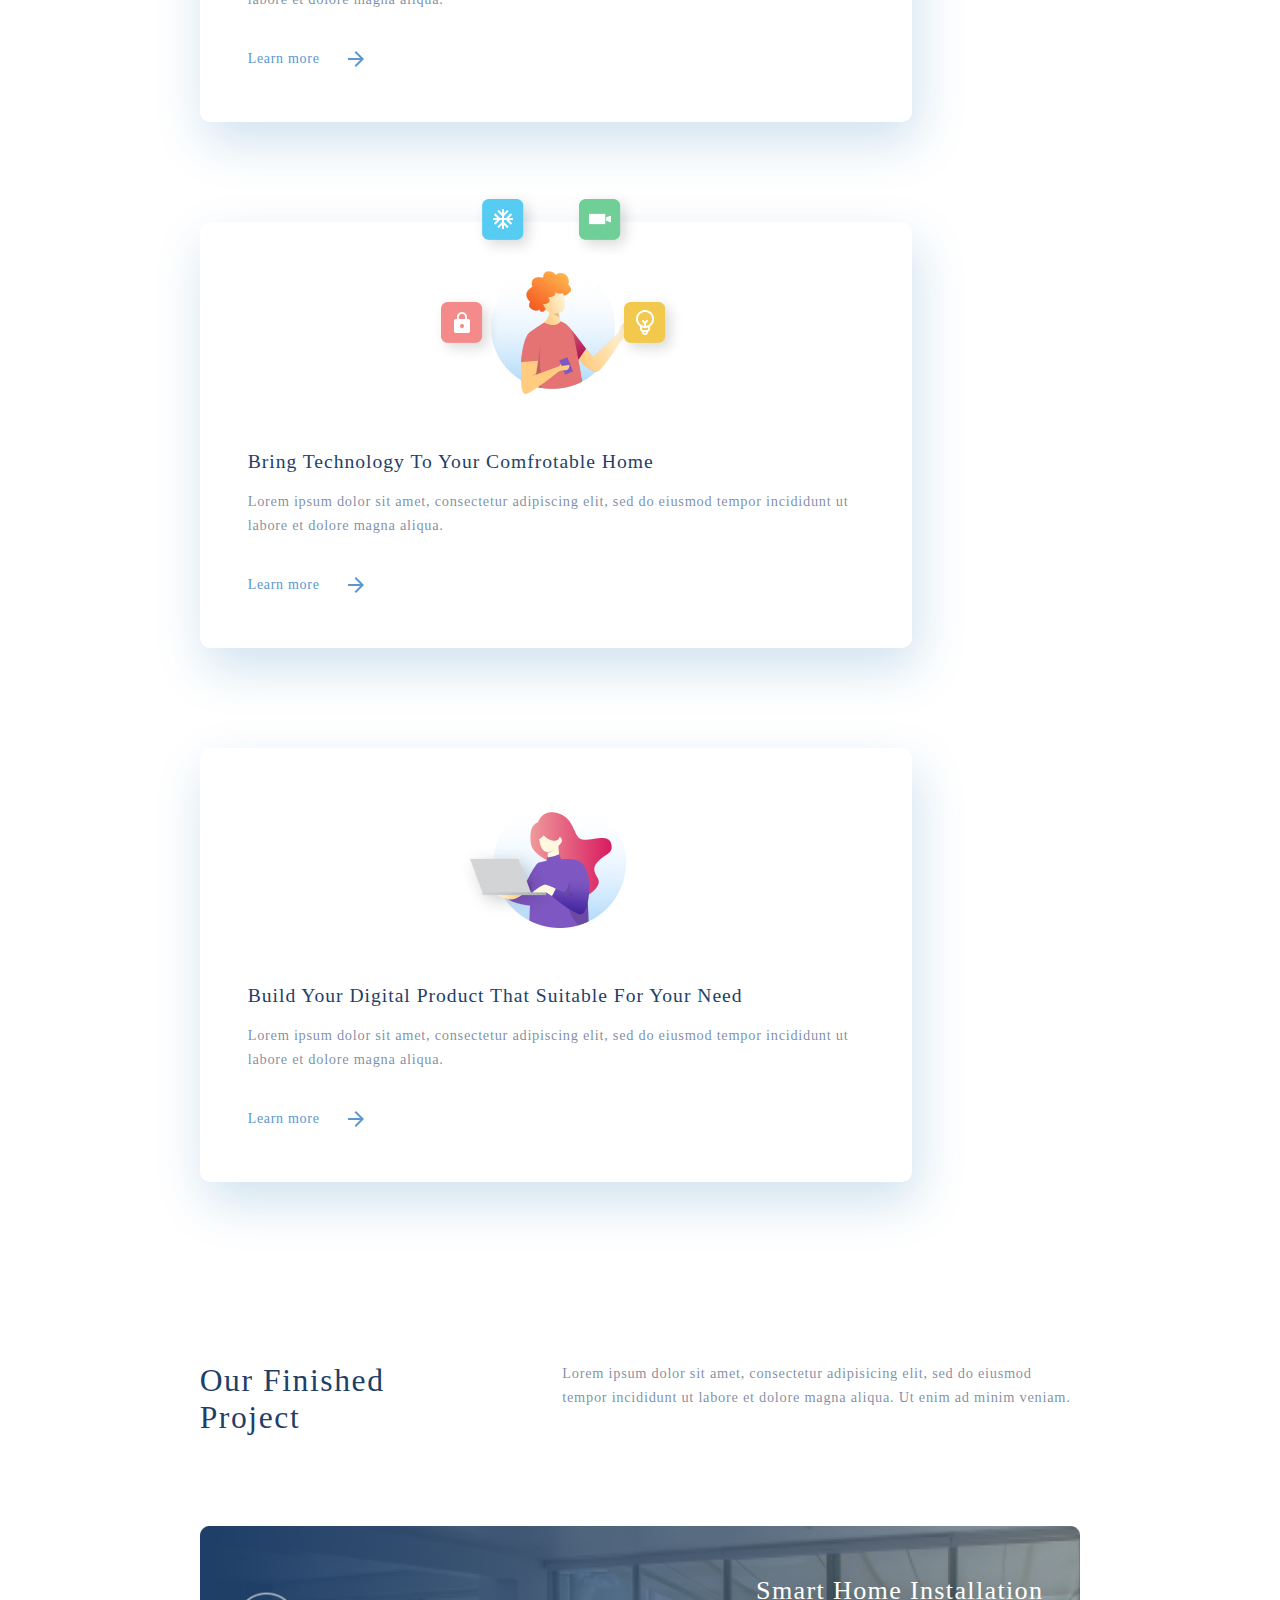
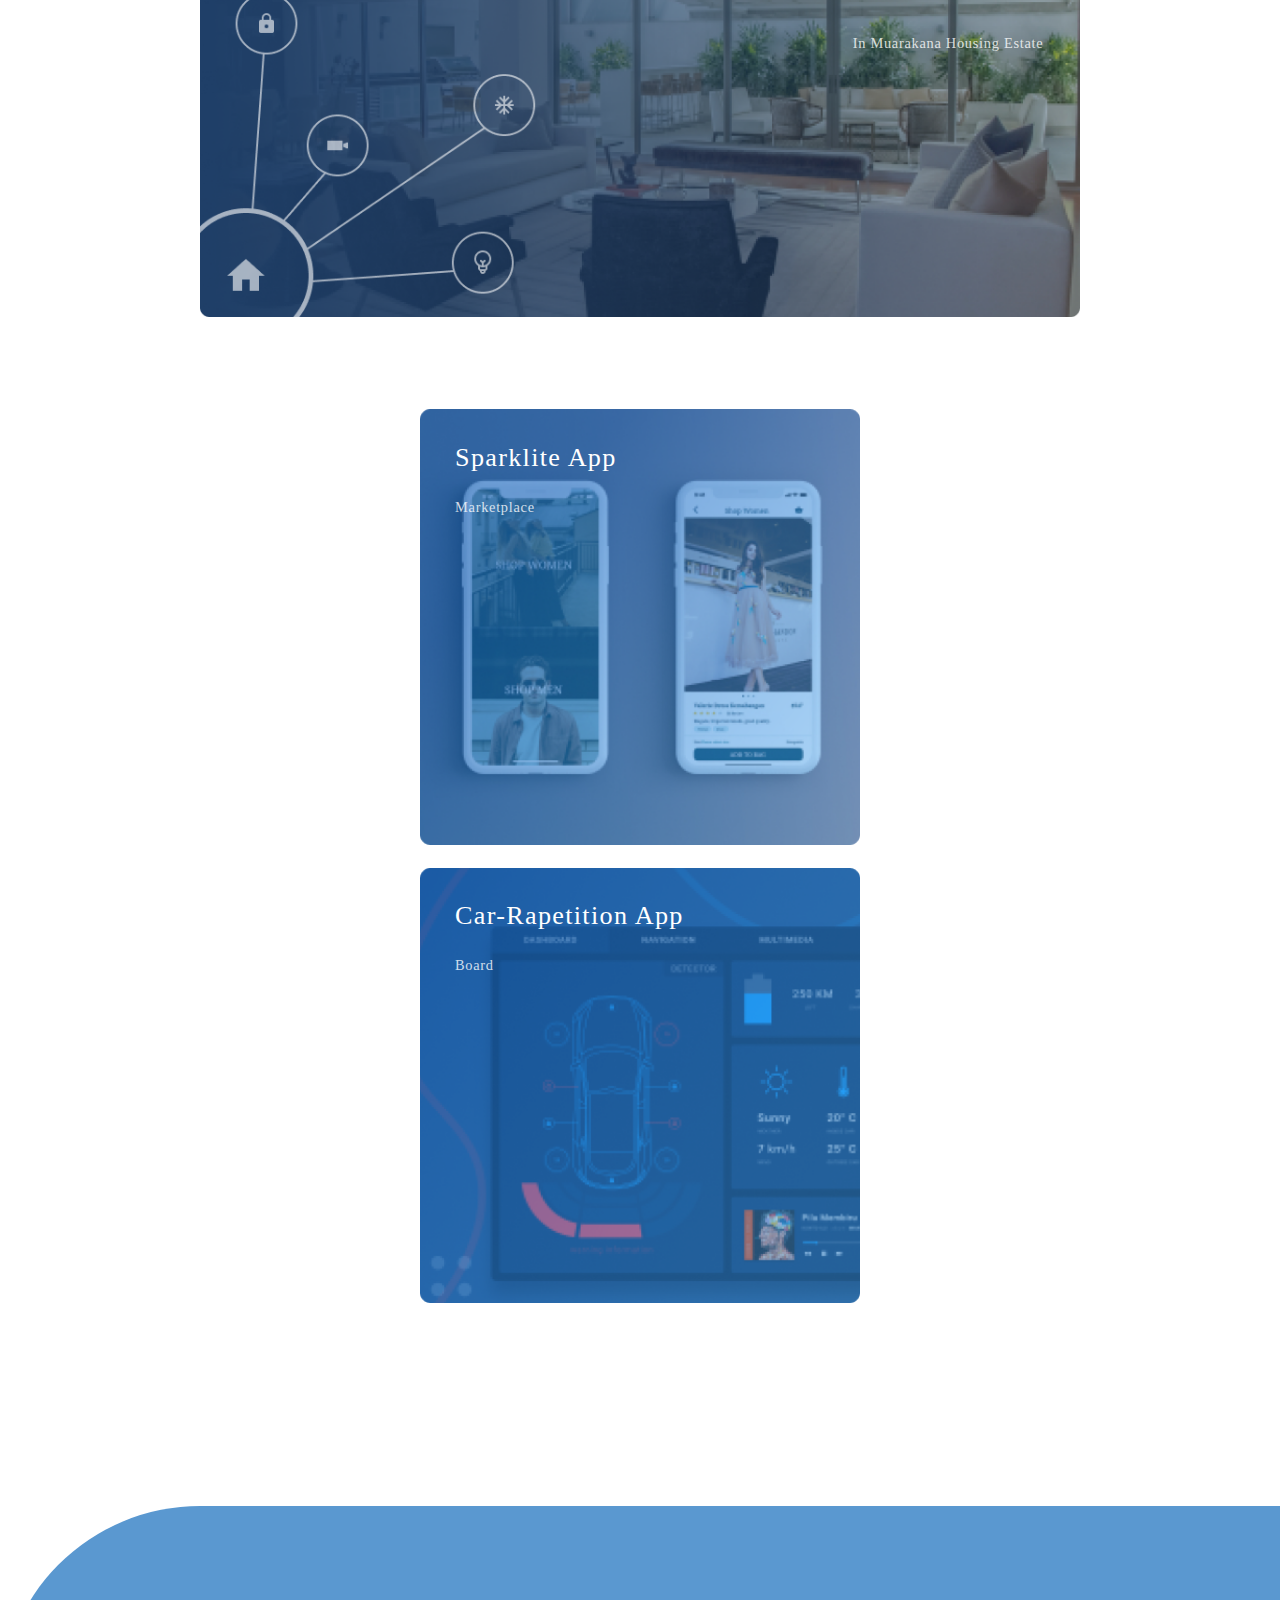
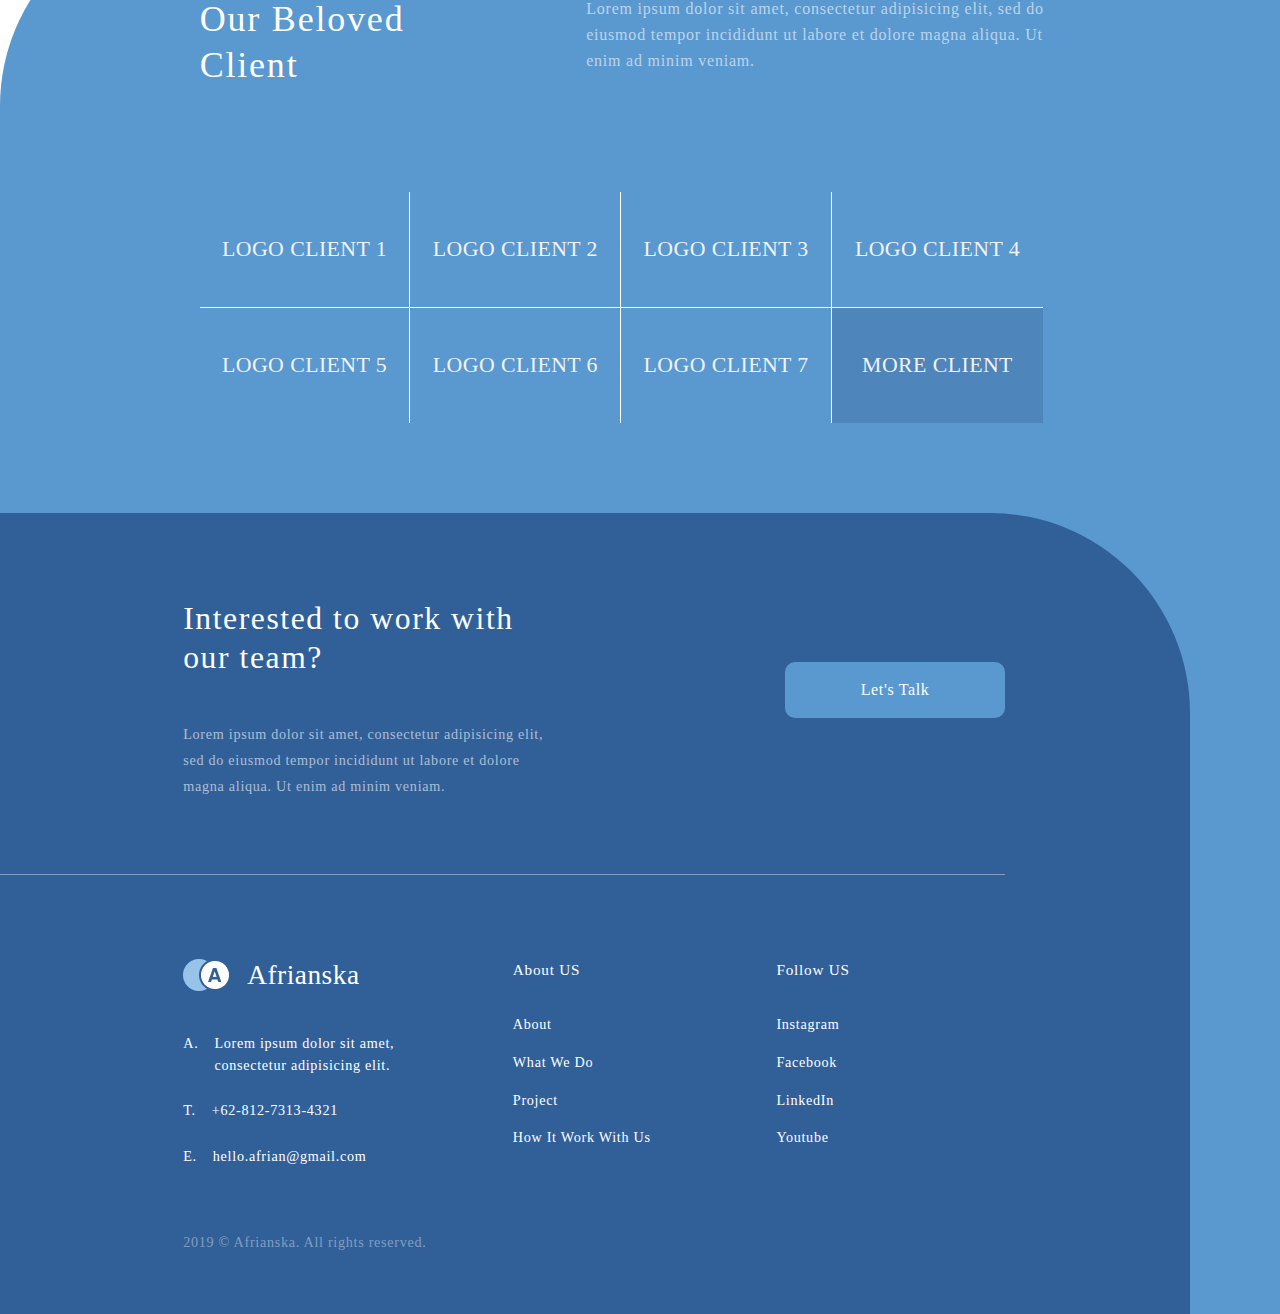
==== commit 4a57ee09: "All the details are almost finished" ====
--- a/index.html
+++ b/index.html
@@ -12,16 +12,18 @@
 
     <header class="header">
         <div class="logo-Menu">
-            <a href="index.html"><img src="image/logo.png" alt="logo"></a>
-            <div class="hbmenu">
-                <span></span>
-            </div>
-            <div class="submenu">
-                <ul>
-                    <li class="sm-el"><a href="index.html">Home</a><div></div></li>
-                    <li class="sm-el"><a href="blog-page/blog-page.html">Blogs</a><div></div></li>
-                    <li class="sm-el"><a href="contact-us-page/contact-page.html">Contact us</a><div></div></li>
-                </ul>
+            <div class="container-logo-menu">
+                <a href="index.html"><img src="image/logo.png" alt="logo"></a>
+                <div class="hbmenu">
+                    <span></span>
+                </div>
+                <div class="submenu">
+                    <ul>
+                        <li class="sm-el"><a href="index.html">Home</a><div></div></li>
+                        <li class="sm-el"><a href="blog-page/blog-page.html">Blogs</a><div></div></li>
+                        <li class="sm-el"><a href="contact-us-page/contact-page.html">Contact us</a><div></div></li>
+                    </ul>
+                </div>
             </div>
         </div>
         <div class="box-header-text">
--- a/home-page/style.css
+++ b/home-page/style.css
@@ -1,4 +1,12 @@
+* {
+  box-sizing: border-box;
+}
+
 .logo-Menu {
+  background-color: white;
+  z-index: 50;
+}
+.logo-Menu .container-logo-menu {
   padding: 2.95% 6.1% 0 6.1%;
   display: flex;
   justify-content: space-between;
@@ -6,22 +14,24 @@
   height: -webkit-fit-content;
   height: -moz-fit-content;
   height: fit-content;
-}
-.logo-Menu a {
+  overflow: hidden;
+}
+.logo-Menu .container-logo-menu a {
   cursor: pointer;
   text-decoration: none;
 }
-.logo-Menu a img {
+.logo-Menu .container-logo-menu a img {
   height: 48px;
   width: 48px;
 }
-.logo-Menu .hbmenu {
+.logo-Menu .container-logo-menu .hbmenu {
   position: relative;
   height: 32px;
   width: 32px;
+  z-index: 20;
   cursor: pointer;
 }
-.logo-Menu .hbmenu::before, .logo-Menu .hbmenu::after {
+.logo-Menu .container-logo-menu .hbmenu::before, .logo-Menu .container-logo-menu .hbmenu::after {
   content: "";
   position: absolute;
   display: block;
@@ -31,13 +41,13 @@
   background-color: #356EAD;
   transition: all 0.3s ease 0.1s;
 }
-.logo-Menu .hbmenu::after {
+.logo-Menu .container-logo-menu .hbmenu::after {
   top: 8px;
 }
-.logo-Menu .hbmenu::before {
+.logo-Menu .container-logo-menu .hbmenu::before {
   bottom: 7px;
 }
-.logo-Menu .hbmenu span {
+.logo-Menu .container-logo-menu .hbmenu span {
   position: absolute;
   left: 4px;
   height: 3px;
@@ -46,12 +56,27 @@
   top: 15px;
   transition: all 0.3s ease 0.1s;
 }
+.logo-Menu .container-logo-menu .hbmenu.active::after {
+  transform: rotate(45deg);
+  top: 15px;
+}
+.logo-Menu .container-logo-menu .hbmenu.active::before {
+  transform: rotate(-45deg);
+  bottom: 14px;
+}
+.logo-Menu .container-logo-menu .hbmenu.active span {
+  transform: scale(0);
+}
+
+.submenu.active {
+  left: 35%;
+}
 
 .submenu {
   position: absolute;
-  display: none;
-  right: 12%;
+  left: -600px;
   z-index: 20;
+  transition: all 500ms cubic-bezier(0.213, 0.595, 0.465, 1.24);
 }
 .submenu ul {
   padding: 10px 0;
@@ -64,13 +89,10 @@
   height: fit-content;
   border-radius: 10px;
 }
-.submenu ul:hover {
-  box-shadow: 5px 10px 50px rgba(16, 112, 177, 0.2);
-}
 .submenu ul li {
   text-align: center;
   cursor: pointer;
-  width: 200px;
+  width: 175px;
   height: 50px;
 }
 .submenu ul li div {
@@ -83,6 +105,7 @@
   border-bottom: 2px solid #1F3F68;
 }
 .submenu ul li a {
+  display: block;
   font-family: "Gilroy";
   text-decoration: none;
   width: 100%;
@@ -93,24 +116,46 @@
   color: #1F3F68;
 }
 
-.hbmenu.active::after {
-  transform: rotate(45deg);
-  top: 15px;
-}
-
-.hbmenu.active::before {
-  transform: rotate(-45deg);
-  bottom: 14px;
-}
-
-.hbmenu.active span {
-  transform: scale(0);
-}
-
 .active {
   display: block;
 }
 
+@media (max-width: 1100px) {
+  .submenu.active {
+    left: 20%;
+  }
+}
+@media (max-width: 800px) {
+  .logo-Menu {
+    top: 0;
+    width: 100%;
+    position: fixed;
+  }
+  .submenu {
+    left: unset;
+    top: -280px;
+    right: 0;
+    padding: 25px 0 0 25px;
+  }
+  .submenu ul {
+    flex-direction: column;
+  }
+  .submenu ul li {
+    margin-bottom: 30px;
+  }
+  .submenu ul li a {
+    letter-spacing: 0.15em;
+    font-size: 22px;
+    font-weight: 700;
+  }
+  .submenu.active {
+    left: unset;
+    top: 85%;
+    background-color: white;
+    z-index: 40;
+    border-bottom-left-radius: 15%;
+  }
+}
 .contact-us-block-and-contacts {
   width: -webkit-fit-content;
   width: -moz-fit-content;
@@ -132,8 +177,8 @@
 }
 .contact-us-block-and-contacts .contact-us-block h3 {
   font-family: "Gilroy";
-  font-size: 36px;
-  line-height: 46px;
+  font-size: calc((1vh + 1vw) * 1.45);
+  line-height: calc((1vh + 1vw) * 1.8);
   letter-spacing: 0.05em;
   color: #FFFFFF;
   margin-bottom: 5.9%;
@@ -142,8 +187,8 @@
 }
 .contact-us-block-and-contacts .contact-us-block p {
   font-family: "Gilroy";
-  font-size: 16px;
-  line-height: 26px;
+  font-size: calc((1vh + 1vw) * 0.65);
+  line-height: calc((1vh + 1vw) * 1.2);
   letter-spacing: 0.05em;
   color: rgba(255, 255, 255, 0.6);
   width: 62.5%;
@@ -185,24 +230,24 @@
 }
 .contact-us-block-and-contacts .contacts .logo-name-and-contacts .logo-name h3 {
   font-family: "Gilroy";
-  font-size: 28px;
-  line-height: 46px;
+  font-size: calc((1vh + 1vw) * 1.25);
+  line-height: calc((1vh + 1vw) * 1.6);
   letter-spacing: 0.02em;
   color: #FFFFFF;
 }
 .contact-us-block-and-contacts .contacts .logo-name-and-contacts div {
   display: flex;
   font-family: "Gilroy";
-  font-size: 16px;
-  line-height: 26px;
-  letter-spacing: 0.05em;
-  color: #FFFFFF;
-  width: 264px;
+  font-size: calc((1vh + 1vw) * 0.65);
+  line-height: calc((1vh + 1vw) * 1);
+  letter-spacing: 0.05em;
+  color: #FFFFFF;
+  width: calc((1vh + 1vw) * 10.8);
 }
 .contact-us-block-and-contacts .contacts .logo-name-and-contacts div span {
   font-family: "Gilroy";
-  font-size: 16px;
-  line-height: 26px;
+  font-size: calc((1vh + 1vw) * 0.65);
+  line-height: calc((1vh + 1vw) * 1);
   letter-spacing: 0.05em;
   color: #FFFFFF;
   margin-right: 16px;
@@ -216,8 +261,8 @@
 .contact-us-block-and-contacts .contacts .logo-name-and-contacts div:nth-child(5) {
   margin-top: 64px;
   font-family: "Gilroy";
-  font-size: 16px;
-  line-height: 26px;
+  font-size: calc((1vh + 1vw) * 0.65);
+  line-height: calc((1vh + 1vw) * 1);
   letter-spacing: 0.05em;
   color: rgba(255, 255, 255, 0.4);
   width: -webkit-fit-content;
@@ -236,8 +281,8 @@
 }
 .contact-us-block-and-contacts .contacts .about-follow-us span {
   font-family: "Gilroy";
-  font-size: 20px;
-  line-height: 30px;
+  font-size: calc((1vh + 1vw) * 0.7);
+  line-height: calc((1vh + 1vw) * 1.1);
   letter-spacing: 0.05em;
   color: #FFFFFF;
 }
@@ -246,8 +291,8 @@
   margin-top: 16px;
   text-decoration: none;
   font-family: "Gilroy";
-  font-size: 16px;
-  line-height: 26px;
+  font-size: calc((1vh + 1vw) * 0.65);
+  line-height: calc((1vh + 1vw) * 1);
   letter-spacing: 0.05em;
   color: #FFFFFF;
 }
@@ -255,10 +300,25 @@
   margin-top: 32px;
 }
 
-* {
-  box-sizing: border-box;
-}
-
+@media (max-width: 820px) {
+  .contact-us-block {
+    flex-direction: column;
+  }
+  .contact-us-block-and-contacts .contacts .about-follow-us:nth-child(2) {
+    margin-left: 3.5%;
+  }
+  .contact-us-block-and-contacts .contacts .about-follow-us:nth-child(3) {
+    margin-left: 5.3%;
+  }
+}
+@media (max-width: 500px) {
+  .contacts .logo-name {
+    flex-direction: column;
+  }
+  .contacts .logo-name img {
+    margin: 0 0 10% 0;
+  }
+}
 .header {
   background: linear-gradient(0deg, rgba(152, 195, 232, 0.2) 8.84%, rgba(152, 195, 232, 0) 31.12%);
   width: 100%;
@@ -295,8 +355,8 @@
 }
 .box-header-text .text-new-option h2 {
   font-family: "Galien";
-  font-size: 64px;
-  line-height: 74px;
+  font-size: calc((1vh + 1vw) * 2.6);
+  line-height: calc((1vh + 1vw) * 3.1);
   letter-spacing: 0.04em;
   color: #1F3F68;
   height: -webkit-fit-content;
@@ -306,11 +366,11 @@
 .box-header-text .text-new-option p {
   margin-top: 6%;
   font-family: "Gilroy";
-  font-size: 16px;
-  line-height: 26px;
+  font-size: calc((1vh + 1vw) * 0.65);
+  line-height: calc((1vh + 1vw) * 1.1);
   letter-spacing: 0.05em;
   color: rgba(31, 63, 104, 0.6);
-  width: 425px;
+  width: 40.2%;
   height: -webkit-fit-content;
   height: -moz-fit-content;
   height: fit-content;
@@ -354,14 +414,10 @@
   height: -moz-fit-content;
   height: fit-content;
   font-family: "Gilroy";
-  font-size: 36px;
-  line-height: 46px;
+  font-size: calc((1vh + 1vw) * 2.1);
+  line-height: calc((1vh + 1vw) * 2.6);
   letter-spacing: 0.05em;
   color: #316099;
-}
-
-.under-text {
-  margin: 28.24% 0 0 14.3%;
 }
 
 .block-what-we-do {
@@ -377,26 +433,26 @@
   flex-direction: column;
 }
 .block-what-we-do div {
+  width: 100%;
   background-image: url(../image/blue-guy.png);
   background-position: center;
   background-repeat: no-repeat;
   background-size: contain;
-  width: 182px;
   height: 132px;
-  margin: 0 76px 56px 26px;
+  margin: 0 0 56px 0;
 }
 .block-what-we-do h4 {
   font-family: "Gilroy";
-  font-size: 20px;
-  line-height: 30px;
+  font-size: calc((1vh + 1vw) * 0.9);
+  line-height: calc((1vh + 1vw) * 1.1);
   letter-spacing: 0.05em;
   color: #1F3F68;
 }
 .block-what-we-do p {
   margin-top: 16px;
   font-family: "Gilroy";
-  font-size: 16px;
-  line-height: 26px;
+  font-size: calc((1vh + 1vw) * 0.66);
+  line-height: calc((1vh + 1vw) * 1.1);
   letter-spacing: 0.05em;
   color: rgba(31, 63, 104, 0.6);
 }
@@ -459,6 +515,11 @@
   position: relative;
 }
 
+.under-text {
+  margin: 28.24% 0 0 14.3%;
+  width: 71%;
+}
+
 .goal {
   padding: 14.07% 15.6%;
   height: -webkit-fit-content;
@@ -473,15 +534,15 @@
 }
 .goal .text-about-finish-project h3 {
   font-family: "Gilroy";
-  font-size: 36px;
-  line-height: 46px;
+  font-size: calc((1vh + 1vw) * 1.45);
+  line-height: calc((1vh + 1vw) * 1.7);
   letter-spacing: 0.05em;
   color: #1F3F68;
 }
 .goal .text-about-finish-project p {
   font-family: "Gilroy";
-  font-size: 16px;
-  line-height: 26px;
+  font-size: calc((1vh + 1vw) * 0.66);
+  line-height: calc((1vh + 1vw) * 1.1);
   letter-spacing: 0.05em;
   color: rgba(31, 63, 104, 0.6);
   width: 63%;
@@ -496,22 +557,22 @@
 }
 .goal .smart-home-ill p {
   position: absolute;
-  right: 40px;
-  top: 102px;
-  font-family: "Gilroy";
-  font-size: 16px;
-  line-height: 46px;
+  right: 4.2%;
+  top: 24.3%;
+  font-family: "Gilroy";
+  font-size: calc((1vh + 1vw) * 0.66);
+  line-height: calc((1vh + 1vw) * 2);
   letter-spacing: 0.05em;
   color: rgba(255, 255, 255, 0.8);
 }
 .goal .smart-home-ill p:first-child {
   font-family: "Gilroy";
-  font-size: 28px;
-  line-height: 46px;
-  letter-spacing: 0.05em;
-  color: #FFFFFF;
-  margin-bottom: 8px;
-  top: 48px;
+  font-size: calc((1vh + 1vw) * 1.2);
+  line-height: calc((1vh + 1vw) * 2);
+  letter-spacing: 0.05em;
+  color: #FFFFFF;
+  margin-bottom: 1%;
+  top: 11%;
 }
 .goal .smart-home-ill img {
   width: 100%;
@@ -534,20 +595,20 @@
 .goal .apps .spart-app p {
   position: absolute;
   font-family: "Gilroy";
-  font-size: 16px;
-  line-height: 46px;
+  font-size: calc((1vh + 1vw) * 0.66);
+  line-height: calc((1vh + 1vw) * 2);
   letter-spacing: 0.05em;
   color: rgba(255, 255, 255, 0.8);
-  top: 74px;
-  margin-left: 32px;
+  top: 17.5%;
+  margin-left: 8%;
 }
 .goal .apps .spart-app p:first-child {
   font-family: "Gilroy";
-  font-size: 28px;
-  line-height: 46px;
-  letter-spacing: 0.05em;
-  color: #FFFFFF;
-  top: 24px;
+  font-size: calc((1vh + 1vw) * 1.2);
+  line-height: calc((1vh + 1vw) * 2);
+  letter-spacing: 0.05em;
+  color: #FFFFFF;
+  top: 6%;
 }
 .goal .apps .car-app {
   position: relative;
@@ -559,20 +620,20 @@
 .goal .apps .car-app p {
   position: absolute;
   font-family: "Gilroy";
-  font-size: 16px;
-  line-height: 46px;
+  font-size: calc((1vh + 1vw) * 0.66);
+  line-height: calc((1vh + 1vw) * 2);
   letter-spacing: 0.05em;
   color: rgba(255, 255, 255, 0.8);
-  top: 74px;
-  margin-left: 32px;
+  top: 17.5%;
+  margin-left: 8%;
 }
 .goal .apps .car-app p:first-child {
   font-family: "Gilroy";
-  font-size: 28px;
-  line-height: 46px;
-  letter-spacing: 0.05em;
-  color: #FFFFFF;
-  top: 24px;
+  font-size: calc((1vh + 1vw) * 1.2);
+  line-height: calc((1vh + 1vw) * 2);
+  letter-spacing: 0.05em;
+  color: #FFFFFF;
+  top: 6%;
 }
 
 .footer {
@@ -630,8 +691,8 @@
   justify-content: center;
   align-items: center;
   font-family: "Gilroy";
-  font-size: 20px;
-  line-height: 46px;
+  font-size: calc((1vh + 1vw) * 1);
+  line-height: calc((1vh + 1vw) * 1.8);
   letter-spacing: 0.02em;
   color: #F2F2F2;
   width: 100%;
@@ -666,6 +727,9 @@
   }
 }
 @media (max-width: 1290px) {
+  .under-text {
+    width: 80.9%;
+  }
   .goal .apps {
     display: flex;
     justify-content: space-around;
@@ -696,4 +760,51 @@
   .under-text {
     margin: 50px 0 100px 0;
   }
+}
+@media (max-width: 800px) {
+  .box-header-text .text-new-option {
+    margin: calc(7.35% + 75px) 0 0 15.4%;
+  }
+}
+@media (max-width: 610px) {
+  .box-header-text .illustration {
+    margin-top: 25%;
+  }
+  .text-about-finish-project {
+    flex-direction: column;
+  }
+  .text-about-finish-project p {
+    width: 100% !important;
+    margin: 8% 0 0 0 !important;
+  }
+  .text-beloved-client {
+    flex-direction: column;
+    margin-top: 8%;
+  }
+  .text-beloved-client h3 {
+    margin: 5% 0;
+  }
+  .text-beloved-client p {
+    width: 100% !important;
+    margin: 0 !important;
+  }
+  .block-what-we-do div {
+    height: calc((1vh + 1vw) * 6.7);
+    width: calc((1vh + 1vw) * 10.6);
+  }
+}
+@media (max-width: 540px) {
+  .goal .apps .spart-app p:first-child {
+    font-size: calc((1vh + 1vw) * 0.9);
+  }
+  .goal .apps .car-app p:first-child {
+    font-size: calc((1vh + 1vw) * 0.9);
+  }
+  .block-what-we-do div {
+    margin: 0 0 56px 0;
+    height: calc((1vh + 1vw) * 8.2);
+  }
+  .text-beloved-client h3 {
+    margin-left: 8%;
+  }
 }/*# sourceMappingURL=style.css.map */